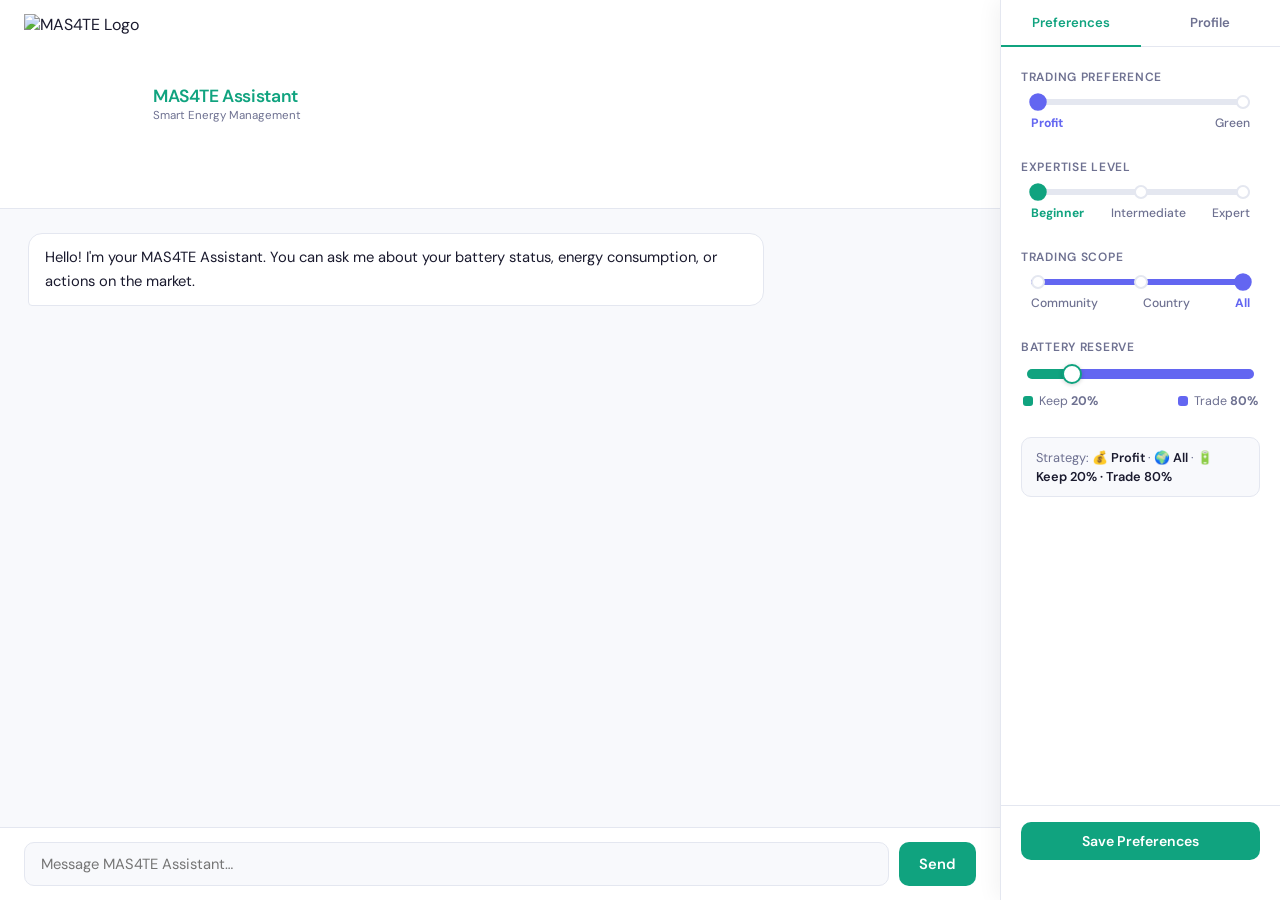
==== src/static/index.html @ bf391b62 "changes in explainability and community trading" ====
<!DOCTYPE html>
<html lang="en">
<head>
  <meta charset="utf-8">
  <meta name="viewport" content="width=device-width, initial-scale=1.0">
  <title>MAS4TE Assistant</title>
  <link href="https://fonts.googleapis.com/css2?family=DM+Sans:wght@300;400;500;600&family=DM+Mono:wght@400;500&display=swap" rel="stylesheet">
  <style>
    :root {
      --primary: #10a37f;
      --primary-dark: #0a8f6d;
      --primary-light: rgba(16, 163, 127, 0.12);
      --text: #1a1a2e;
      --text-muted: #6e7191;
      --bg: #f8f9fc;
      --surface: #ffffff;
      --border: #e4e7f0;
      --user-bubble: #10a37f;
      --panel-width: 280px;
    }

    * { box-sizing: border-box; margin: 0; padding: 0; }

    body {
      font-family: 'DM Sans', sans-serif;
      background: var(--bg);
      color: var(--text);
      height: 100vh;
      display: flex;
      flex-direction: column;
      overflow: hidden;
    }

    /* ── HEADER ── */
    header {
      display: flex; align-items: center; justify-content: space-between;
      padding: 14px 24px; background: var(--surface);
      border-bottom: 1px solid var(--border); z-index: 10; flex-shrink: 0;
    }
    .header-left { display: flex; align-items: center; gap: 14px; }
    .header-left img { height: 180px; }
    .header-title { font-size: 1.1rem; font-weight: 600; color: var(--primary); letter-spacing: -0.3px; }
    .header-subtitle { font-size: 0.72rem; color: var(--text-muted); margin-top: 1px; }
    .battery-pill {
      display: flex; align-items: center; gap: 6px;
      background: var(--bg); border: 1px solid var(--border);
      padding: 5px 12px; border-radius: 20px;
      font-size: 0.82rem; font-weight: 500; color: var(--text-muted);
    }

    /* ── LAYOUT ── */
    .main-layout { display: flex; flex: 1; overflow: hidden; }

    /* ── CHAT ── */
    .chat-area {
      flex: 1; display: flex; flex-direction: column;
      overflow: hidden; margin-right: var(--panel-width);
    }
    #chat-box {
      flex: 1; overflow-y: auto; padding: 24px 28px;
      display: flex; flex-direction: column; gap: 10px;
    }
    .message {
      padding: 12px 16px; border-radius: 14px; max-width: 78%;
      word-wrap: break-word; font-size: 0.92rem; line-height: 1.6;
      animation: msgIn 0.2s ease;
    }
    @keyframes msgIn {
      from { opacity: 0; transform: translateY(6px); }
      to   { opacity: 1; transform: translateY(0); }
    }
    .user-message {
      background: var(--user-bubble); color: white;
      align-self: flex-end; border-bottom-right-radius: 4px;
    }
    .assistant-message {
      background: var(--surface); border: 1px solid var(--border);
      align-self: flex-start; border-bottom-left-radius: 4px;
    }
    .input-area {
      display: flex; padding: 14px 24px; background: var(--surface);
      border-top: 1px solid var(--border); gap: 10px; flex-shrink: 0;
    }
    #user-input {
      flex: 1; padding: 11px 16px; border-radius: 10px;
      border: 1px solid var(--border); font-size: 0.92rem;
      font-family: 'DM Sans', sans-serif; outline: none;
      background: var(--bg); color: var(--text);
      transition: border-color 0.2s, box-shadow 0.2s;
    }
    #user-input:focus {
      border-color: var(--primary);
      box-shadow: 0 0 0 3px rgba(16,163,127,0.15); background: #fff;
    }
    #send-btn {
      padding: 11px 20px; background: var(--primary); color: white;
      border: none; border-radius: 10px; font-size: 0.92rem; font-weight: 600;
      font-family: 'DM Sans', sans-serif; cursor: pointer;
      transition: background 0.2s, transform 0.1s;
    }
    #send-btn:hover { background: var(--primary-dark); transform: scale(1.02); }

    /* ── SIDE PANEL ── */
    #side-panel {
      position: fixed; top: 0; right: 0;
      width: var(--panel-width); height: 100vh;
      background: var(--surface); border-left: 1px solid var(--border);
      z-index: 100; display: flex; flex-direction: column;
      box-shadow: -4px 0 20px rgba(0,0,0,0.05);
    }

    /* ── TABS ── */
    .panel-tabs { display: flex; border-bottom: 1px solid var(--border); flex-shrink: 0; }
    .panel-tab {
      flex: 1; padding: 14px 0; background: none; border: none;
      border-bottom: 2px solid transparent; margin-bottom: -1px;
      font-family: 'DM Sans', sans-serif; font-size: 0.82rem; font-weight: 600;
      color: var(--text-muted); cursor: pointer; transition: color 0.2s, border-color 0.2s;
    }
    .panel-tab:hover { color: var(--text); }
    .panel-tab.active { color: var(--primary); border-bottom-color: var(--primary); }

    .tab-content { display: flex; flex-direction: column; flex: 1; overflow: hidden; }
    .panel-body {
      padding: 22px 20px; display: flex; flex-direction: column;
      gap: 28px; flex: 1; overflow-y: auto;
    }

    /* ── SLIDERS ── */
    .pref-section label {
      display: block; font-size: 0.75rem; font-weight: 600;
      color: var(--text-muted); letter-spacing: 0.06em;
      text-transform: uppercase; margin-bottom: 14px;
    }
    .step-track {
      position: relative; height: 6px;
      background: var(--border); border-radius: 4px; margin: 0 10px;
    }
    .step-fill {
      position: absolute; left: 0; top: 0; height: 100%;
      border-radius: 4px; transition: width 0.3s ease, background 0.3s ease;
    }
    .step-dots {
      position: absolute; top: 50%; transform: translateY(-50%);
      left: 0; right: 0; display: flex; justify-content: space-between;
    }
    .step-dot {
      width: 14px; height: 14px; border-radius: 50%;
      background: var(--surface); border: 2px solid var(--border);
      cursor: pointer; z-index: 1;
      transition: border-color 0.2s, transform 0.2s, background 0.2s;
    }
    .step-dot.active { transform: scale(1.25); }
    .step-range {
      position: absolute; top: -8px; left: 0; right: 0;
      width: 100%; opacity: 0; cursor: pointer; height: 22px; margin: 0;
    }
    .step-labels { display: flex; justify-content: space-between; margin: 10px 10px 0; }
    .step-label {
      font-size: 0.76rem; font-weight: 500; color: var(--text-muted);
      transition: color 0.2s; text-align: center; cursor: pointer;
    }
    .step-label.active { font-weight: 700; }
    .pref-summary {
      padding: 10px 14px; background: var(--bg);
      border-radius: 10px; border: 1px solid var(--border);
      font-size: 0.8rem; color: var(--text-muted); line-height: 1.5;
    }
    .pref-summary span { font-weight: 600; color: var(--text); }

    /* ── BATTERY RESERVE SLIDER ── */
    #battery-reserve-section {
      display: none;
    }
    .reserve-slider-wrap { padding: 0 2px; }
    .reserve-track {
      position: relative; height: 10px;
      background: var(--border); border-radius: 6px;
      overflow: visible; margin: 0 4px;
    }
    .reserve-keep-fill {
      position: absolute; left: 0; top: 0; height: 100%;
      background: #10a37f; border-radius: 6px 0 0 6px;
      transition: width 0.2s ease;
      pointer-events: none;
    }
    .reserve-trade-fill {
      position: absolute; top: 0; height: 100%;
      background: #6366f1; border-radius: 0 6px 6px 0;
      transition: left 0.2s ease, width 0.2s ease;
      pointer-events: none;
    }
    .reserve-thumb {
      position: absolute; top: 50%; transform: translate(-50%, -50%);
      width: 20px; height: 20px; border-radius: 50%;
      background: white; border: 2.5px solid #10a37f;
      box-shadow: 0 1px 4px rgba(0,0,0,0.18);
      transition: left 0.2s ease;
      pointer-events: none;
      z-index: 2;
    }
    .reserve-range {
      position: absolute; top: 50%; left: 0; right: 0;
      transform: translateY(-50%);
      width: 100%; opacity: 0; cursor: pointer;
      height: 28px; margin: 0; z-index: 3;
    }
    .reserve-legend {
      display: flex; justify-content: space-between;
      margin-top: 14px; gap: 8px;
    }
    .reserve-legend-item {
      display: flex; align-items: center; gap: 6px;
      font-size: 0.78rem; color: var(--text-muted);
    }
    .reserve-legend-dot {
      width: 10px; height: 10px; border-radius: 3px; flex-shrink: 0;
    }
    .reserve-values {
      display: flex; justify-content: space-between;
      margin-top: 10px;
    }
    .reserve-val-block { text-align: center; }
    .reserve-val-number {
      font-size: 1.1rem; font-weight: 700; font-family: 'DM Mono', monospace;
    }
    .reserve-val-label {
      font-size: 0.7rem; color: var(--text-muted); margin-top: 1px;
    }
    .reserve-val-block.keep .reserve-val-number { color: #10a37f; }
    .reserve-val-block.trade .reserve-val-number { color: #6366f1; }

    /* ── FOOTER ── */
    .panel-footer { padding: 16px 20px; border-top: 1px solid var(--border); flex-shrink: 0; }
    #save-prefs {
      width: 100%; padding: 10px; background: var(--primary); color: white;
      border: none; border-radius: 10px; font-size: 0.88rem; font-weight: 600;
      font-family: 'DM Sans', sans-serif; cursor: pointer; transition: background 0.2s;
    }
    #save-prefs:hover { background: var(--primary-dark); }
    #save-note {
      text-align: center; font-size: 0.75rem; color: var(--primary);
      margin-top: 8px; height: 16px; transition: opacity 0.3s; opacity: 0;
    }
    #save-note.show { opacity: 1; }

    /* ── PROFILE ── */
    .profile-note {
      display: flex; align-items: center; gap: 6px;
      font-size: 0.74rem; color: var(--text-muted);
      background: var(--bg); border: 1px solid var(--border);
      border-radius: 8px; padding: 8px 12px;
    }
    .profile-field {
      display: flex; align-items: center; justify-content: space-between;
      padding: 11px 0; border-bottom: 1px solid var(--border);
    }
    .profile-field:last-child { border-bottom: none; }
    .profile-field-label { font-size: 0.83rem; color: var(--text); font-weight: 500; }
    .profile-number {
      font-size: 1rem; font-weight: 700; color: var(--primary);
      font-family: 'DM Mono', monospace;
    }
    .profile-badge {
      font-size: 0.75rem; font-weight: 600;
      padding: 3px 10px; border-radius: 20px; letter-spacing: 0.02em;
    }
    .profile-badge[data-value="true"] {
      background: rgba(16,163,127,0.1); color: var(--primary);
      border: 1px solid rgba(16,163,127,0.25);
    }
    .profile-badge[data-value="false"] {
      background: var(--bg); color: var(--text-muted); border: 1px solid var(--border);
    }
  </style>
</head>
<body>

  <header>
    <div class="header-left">
      <img src="/static/Logo_MAS4TE_EN.png" alt="MAS4TE Logo">
      <div>
        <div class="header-title">MAS4TE Assistant</div>
        <div class="header-subtitle">Smart Energy Management</div>
      </div>
    </div>
    <div id="battery-indicator"></div>
  </header>

  <div class="main-layout">

    <!-- CHAT -->
    <div class="chat-area">
      <div id="chat-box"></div>
      <div class="input-area">
        <input id="user-input" placeholder="Message MAS4TE Assistant…" autocomplete="off"
          onkeydown="if(event.key==='Enter') sendMessage()"/>
        <button id="send-btn" onclick="sendMessage()">Send</button>
      </div>
    </div>

    <!-- SIDE PANEL -->
    <div id="side-panel">

      <div class="panel-tabs">
        <button class="panel-tab active" id="tab-prefs"   onclick="switchTab('prefs')">Preferences</button>
        <button class="panel-tab"        id="tab-profile" onclick="switchTab('profile')">Profile</button>
      </div>

      <!-- PREFERENCES -->
      <div id="panel-prefs" class="tab-content">
        <div class="panel-body">

          <div class="pref-section">
            <label>Trading Preference</label>
            <div class="step-slider-wrap">
              <div class="step-track">
                <div class="step-fill" id="pref-fill"></div>
                <div class="step-dots" id="pref-dots"></div>
                <input type="range" class="step-range" id="pref-range" min="0" max="1" step="1" value="0">
              </div>
              <div class="step-labels" id="pref-labels"></div>
            </div>
          </div>

          <div class="pref-section">
            <label>Expertise Level</label>
            <div class="step-slider-wrap">
              <div class="step-track">
                <div class="step-fill" id="expertise-fill"></div>
                <div class="step-dots" id="expertise-dots"></div>
                <input type="range" class="step-range" id="expertise-range" min="0" max="2" step="1" value="0">
              </div>
              <div class="step-labels" id="expertise-labels"></div>
            </div>
          </div>

          <div class="pref-section">
            <label>Trading Scope</label>
            <div class="step-slider-wrap">
              <div class="step-track">
                <div class="step-fill" id="border-fill"></div>
                <div class="step-dots" id="border-dots"></div>
                <input type="range" class="step-range" id="border-range" min="0" max="2" step="1" value="2">
              </div>
              <div class="step-labels" id="border-labels"></div>
            </div>
          </div>

          <!-- BATTERY RESERVE — only shown when profile has a home battery -->
          <div class="pref-section" id="battery-reserve-section">
            <label>Battery Reserve</label>
            <div class="reserve-slider-wrap">
              <div class="reserve-track" id="reserve-track">
                <div class="reserve-keep-fill"  id="reserve-keep-fill"></div>
                <div class="reserve-trade-fill" id="reserve-trade-fill"></div>
                <div class="reserve-thumb"      id="reserve-thumb"></div>
                <input type="range" class="reserve-range" id="reserve-range"
                  min="0" max="100" step="5" value="20">
              </div>
              <div id="reserve-kwh-row" style="display:none; margin-top:6px;">
                <div style="text-align:center; font-size:0.75rem; color:var(--text-muted);">
                  Based on your
                  <span style="font-weight:600; color:var(--text);" id="reserve-capacity-label">—</span>
                  battery:
                  keep <span style="font-weight:700; color:#10a37f;" id="reserve-keep-kwh">—</span> kWh ·
                  trade up to <span style="font-weight:700; color:#6366f1;" id="reserve-trade-kwh">—</span> kWh
                </div>
              </div>
              <div class="reserve-legend">
                <div class="reserve-legend-item">
                    <div class="reserve-legend-dot" style="background:#10a37f;"></div>
                    <span>Keep <strong id="reserve-keep-pct">20%</strong><span id="reserve-keep-label"></span></span>
                </div>
                <div class="reserve-legend-item">
                    <div class="reserve-legend-dot" style="background:#6366f1;"></div>
                    <span>Trade <strong id="reserve-trade-pct">80%</strong><span id="reserve-trade-label"></span></span>
                </div>
              </div>
            </div>
          </div>

          <div class="pref-summary" id="pref-summary"></div>

        </div>
        <div class="panel-footer">
          <button id="save-prefs" onclick="savePreferences()">Save Preferences</button>
          <div id="save-note">✓ Preferences saved!</div>
        </div>
      </div>

      <!-- PROFILE -->
      <div id="panel-profile" class="tab-content" style="display:none;">
        <div class="panel-body">

          <div class="profile-note">
            <svg width="13" height="13" viewBox="0 0 20 20" fill="currentColor">
              <path fill-rule="evenodd" d="M18 10a8 8 0 11-16 0 8 8 0 0116 0zm-7-4a1 1 0 11-2 0 1 1 0 012 0zM9 9a1 1 0 000 2v3a1 1 0 001 1h1a1 1 0 100-2v-3a1 1 0 00-1-1H9z" clip-rule="evenodd"/>
            </svg>
            Loaded from system — read only
          </div>

          <div class="profile-field">
            <div class="profile-field-label">People in household</div>
            <span class="profile-number" id="profile-people">3</span>
          </div>
          <div class="profile-field">
            <div class="profile-field-label">Electric car</div>
            <div class="profile-badge" data-value="true" id="profile-ev">Yes</div>
          </div>
          <div class="profile-field">
            <div class="profile-field-label">Heat pump</div>
            <div class="profile-badge" data-value="false" id="profile-heatpump">No</div>
          </div>
          <div class="profile-field">
            <div class="profile-field-label">Solar panels</div>
            <div class="profile-badge" data-value="true" id="profile-solar">Yes</div>
          </div>
          <div class="profile-field">
            <div class="profile-field-label">Electric water heating</div>
            <div class="profile-badge" data-value="false" id="profile-water">No</div>
          </div>
          <div class="profile-field">
            <div class="profile-field-label">Home battery</div>
            <div class="profile-badge" data-value="true" id="profile-battery">Yes</div>
          </div>
          <div class="profile-field" id="profile-battery-capacity-row" style="display:none;">
            <div class="profile-field-label">Battery capacity</div>
            <span class="profile-number" id="profile-battery-capacity">—</span>
          </div>
          <div class="profile-field">
            <div class="profile-field-label">Location</div>
            <span class="profile-badge" id="profile-location">—</span>
          </div>
        </div>
      </div>
    </div>
  </div>

  <script>
    // ── SLIDER DATA ──
    const PREF_STEPS = [
      { label: 'Profit', color: '#6366f1' },
      { label: 'Green',  color: '#22c55e' },
    ];
    const EXPERTISE_STEPS = [
      { label: 'Beginner',     color: '#10a37f' },
      { label: 'Intermediate', color: '#f59e0b' },
      { label: 'Expert',       color: '#6366f1' },
    ];
    const BORDER_STEPS = [
      { label: 'Community', color: '#10a37f' },
      { label: 'Country',   color: '#f59e0b' },
      { label: 'All',       color: '#6366f1' },
    ];

    let prefValue      = 0; // 0 = profit, 1 = green
    let expertiseValue = 0;
    let borderValue    = 2; // 0 = community, 1 = country, 2 = all
    let batteryReserve = 20;
    let batteryCapacityKwh = null;

    // ── STEP SLIDER BUILDER ──
    function buildSlider(dotsId, labelsId, fillId, rangeId, steps, getValue, setValue) {
      const dotsEl   = document.getElementById(dotsId);
      const labelsEl = document.getElementById(labelsId);
      const rangeEl  = document.getElementById(rangeId);
      if (!dotsEl || !labelsEl || !rangeEl) return;

      dotsEl.innerHTML = '';
      steps.forEach((_, i) => {
        const dot = document.createElement('div');
        dot.className = 'step-dot';
        dot.onclick = () => { setValue(i); refresh(); };
        dotsEl.appendChild(dot);
      });

      labelsEl.innerHTML = '';
      steps.forEach((s, i) => {
        const lbl = document.createElement('div');
        lbl.className = 'step-label';
        lbl.textContent = s.label;
        lbl.onclick = () => { setValue(i); refresh(); };
        labelsEl.appendChild(lbl);
      });

      rangeEl.oninput = () => { setValue(parseInt(rangeEl.value)); refresh(); };

      function refresh() {
        const v = getValue();
        const color = steps[v].color;
        const maxIdx = steps.length - 1;
        document.getElementById(fillId).style.width = maxIdx ? `${(v/maxIdx)*100}%` : '0%';
        document.getElementById(fillId).style.background = color;
        dotsEl.querySelectorAll('.step-dot').forEach((d, i) => {
          d.classList.toggle('active', i === v);
          d.style.background  = i === v ? color : '';
          d.style.borderColor = i === v ? color : '';
        });
        labelsEl.querySelectorAll('.step-label').forEach((l, i) => {
          l.classList.toggle('active', i === v);
          l.style.color = i === v ? color : '';
        });
        rangeEl.value = v;
        updateSummary();
      }

      refresh();
    }

    // ── BATTERY RESERVE SLIDER ──
    function initBatteryReserveSlider() {
      const rangeEl = document.getElementById('reserve-range');
      rangeEl.oninput = () => {
        batteryReserve = parseInt(rangeEl.value);
        refreshReserve();
      };
      refreshReserve();
    }

    function refreshReserve() {
      const keep  = batteryReserve;
      const trade = 100 - keep;

      document.getElementById('reserve-keep-pct').textContent  = keep  + '%';
      document.getElementById('reserve-trade-pct').textContent = trade + '%';

      document.getElementById('reserve-keep-fill').style.width  = keep  + '%';
      document.getElementById('reserve-trade-fill').style.left  = keep  + '%';
      document.getElementById('reserve-trade-fill').style.width = trade + '%';
      document.getElementById('reserve-thumb').style.left       = keep  + '%';

      const keepFill  = document.getElementById('reserve-keep-fill');
      const tradeFill = document.getElementById('reserve-trade-fill');
      keepFill.style.borderRadius  = keep  === 100 ? '6px' : '6px 0 0 6px';
      tradeFill.style.borderRadius = trade === 100 ? '6px' : '0 6px 6px 0';
      tradeFill.style.display      = trade === 0 ? 'none' : 'block';
      keepFill.style.display       = keep  === 0 ? 'none' : 'block';

      if (batteryCapacityKwh) {
        const keepKwh  = ((keep  / 100) * batteryCapacityKwh).toFixed(1);
        const tradeKwh = ((trade / 100) * batteryCapacityKwh).toFixed(1);
        document.getElementById('reserve-keep-kwh').textContent  = keepKwh;
        document.getElementById('reserve-trade-kwh').textContent = tradeKwh;
      }

      updateSummary();
    }

    function updateSummary() {
      const p = PREF_STEPS[prefValue].label;
      const b = BORDER_STEPS[borderValue].label;
      const scopeIcon = borderValue === 0 ? '🏘️' : borderValue === 1 ? '🇪🇺' : '🌍';
      let html = `Strategy: <span>${p === 'Green' ? '🌱 Green' : '💰 Profit'}</span>`;
      html += ` · <span>${scopeIcon} ${b}</span>`;
      if (document.getElementById('battery-reserve-section').style.display === 'block') {
        const trade = 100 - batteryReserve;
        html += ` · <span>🔋 Keep ${batteryReserve}% · Trade ${trade}%</span>`;
      }
      document.getElementById('pref-summary').innerHTML = html;
    }

    function initSliders() {
      buildSlider('pref-dots','pref-labels','pref-fill','pref-range', PREF_STEPS, ()=>prefValue, v=>{prefValue=v;});
      buildSlider('expertise-dots','expertise-labels','expertise-fill','expertise-range', EXPERTISE_STEPS, ()=>expertiseValue, v=>{expertiseValue=v;});
      buildSlider('border-dots','border-labels','border-fill','border-range', BORDER_STEPS, ()=>borderValue, v=>{borderValue=v;});
      initBatteryReserveSlider();
    }

    // ── TABS ──
    function switchTab(tab) {
      document.getElementById('panel-prefs').style.display   = tab==='prefs'   ? 'flex' : 'none';
      document.getElementById('panel-profile').style.display = tab==='profile' ? 'flex' : 'none';
      document.getElementById('tab-prefs').classList.toggle('active',   tab==='prefs');
      document.getElementById('tab-profile').classList.toggle('active', tab==='profile');
    }

    // ── PROFILE ──
    async function loadProfile() {
      try {
        const res = await fetch('/prosumer/profile');
        const d = await res.json();
        if (d.people != null) document.getElementById('profile-people').textContent = d.people;
        setBadge('profile-ev',       d.electric_car);
        setBadge('profile-heatpump', d.heat_pump);
        setBadge('profile-solar',    d.solar_panels);
        setBadge('profile-water',    d.electric_water_heating);
        setBadge('profile-battery',  d.home_battery);
        if (d.location) {
          const locEl = document.getElementById('profile-location');
          locEl.textContent = d.location;
          locEl.style.background = 'var(--bg)';
          locEl.style.color = 'var(--text)';
          locEl.style.border = '1px solid var(--border)';
        }

        if (d.home_battery) {
          document.getElementById('battery-reserve-section').style.display = 'block';
          if (d.battery_capacity_kwh != null) {
            batteryCapacityKwh = d.battery_capacity_kwh;
            document.getElementById('reserve-capacity-label').textContent = d.battery_capacity_kwh + ' kWh';
            document.getElementById('reserve-kwh-row').style.display = 'block';
            document.getElementById('profile-battery-capacity-row').style.display = 'flex';
            document.getElementById('profile-battery-capacity').textContent = d.battery_capacity_kwh + ' kWh';
          }
          refreshReserve();
        }
      }
      catch(e) {
        // Fallback for development: show battery slider even without live endpoint
        document.getElementById('battery-reserve-section').style.display = 'block';
        refreshReserve();
      }
    }

    function setBadge(id, val) {
      if (val == null) return;
      const el = document.getElementById(id);
      el.dataset.value = val ? 'true' : 'false';
      el.textContent = val ? 'Yes' : 'No';
    }

    // ── SAVE ──
    async function savePreferences() {
      const note = document.getElementById('save-note');
      try {
        const res = await fetch('/prosumer/preferences', {
          method: 'POST',
          headers: { 'Content-Type': 'application/json' },
          body: JSON.stringify({
            trading_preference:   PREF_STEPS[prefValue].label,
            battery_tradeable_pct: 100 - batteryReserve,
            expertise:            EXPERTISE_STEPS[expertiseValue].label,
            trading_scope:        BORDER_STEPS[borderValue].label,
          })
        });
        if (!res.ok) throw new Error();
        note.textContent = '✓ Preferences saved!';
        note.style.color = 'var(--primary)';
      } catch(e) {
        note.textContent = '✗ Failed to save, try again';
        note.style.color = '#ef4444';
      }
      note.classList.add('show');
      setTimeout(() => note.classList.remove('show'), 2200);
    }

    // ── INIT ──
    window.onload = function() {
      initSliders();
      loadProfile();
      document.getElementById('chat-box').innerHTML = `
        <div class="message assistant-message">
          Hello! I'm your MAS4TE Assistant. You can ask me about your battery status, energy consumption, or actions on the market.
        </div>`;
      fetchBatteryStatus();
    };

    // ── CHAT ──
    async function sendMessage() {
      const input = document.getElementById('user-input');
      const msg = input.value.trim();
      if (!msg) return;
      input.value = '';
      const chatBox = document.getElementById('chat-box');
      chatBox.innerHTML += `<div class="message user-message">${escapeHTML(msg)}</div>`;
      chatBox.innerHTML += `<div id="typing-indicator" class="message assistant-message">Thinking…</div>`;
      chatBox.scrollTop = chatBox.scrollHeight;
      try {
        const res = await fetch('/chat', {
          method: 'POST',
          headers: { 'Content-Type': 'application/json' },
          body: JSON.stringify({
            message: msg,
            preferences: {
              trading_preference:    PREF_STEPS[prefValue].label,
              battery_tradeable_pct: 100 - batteryReserve,
              expertise:             EXPERTISE_STEPS[expertiseValue].label,
              trading_scope:         BORDER_STEPS[borderValue].label,
            }
          })
        });
        const data = await res.json();
        document.getElementById('typing-indicator').remove();
        chatBox.innerHTML += `<div class="message assistant-message">${escapeHTML(data.response)}</div>`;
      } catch(e) {
        document.getElementById('typing-indicator').remove();
        chatBox.innerHTML += `<div class="message assistant-message">Sorry, there was an error. Please try again.</div>`;
      }
      chatBox.scrollTop = chatBox.scrollHeight;
      fetchBatteryStatus();
    }

    async function fetchBatteryStatus() {
      try {
        const res = await fetch('/battery/status');
        const d = await res.json();
        const pct = Math.round(d.percent);
        const charging = d.status === 'charging' ? ' ⚡' : '';
        const color = pct < 20 ? '#ef4444' : pct < 50 ? '#f59e0b' : '#10a37f';
        document.getElementById('battery-indicator').innerHTML =
          `<div class="battery-pill">🔋 <span style="color:${color};font-weight:600">${pct}%</span>${charging}</div>`;
      } catch(e) {}
    }

    function escapeHTML(str) {
      return str.replace(/&/g,'&amp;').replace(/</g,'&lt;').replace(/>/g,'&gt;')
                .replace(/"/g,'&quot;').replace(/'/g,'&#039;');
    }
  </script>
</body>
</html>
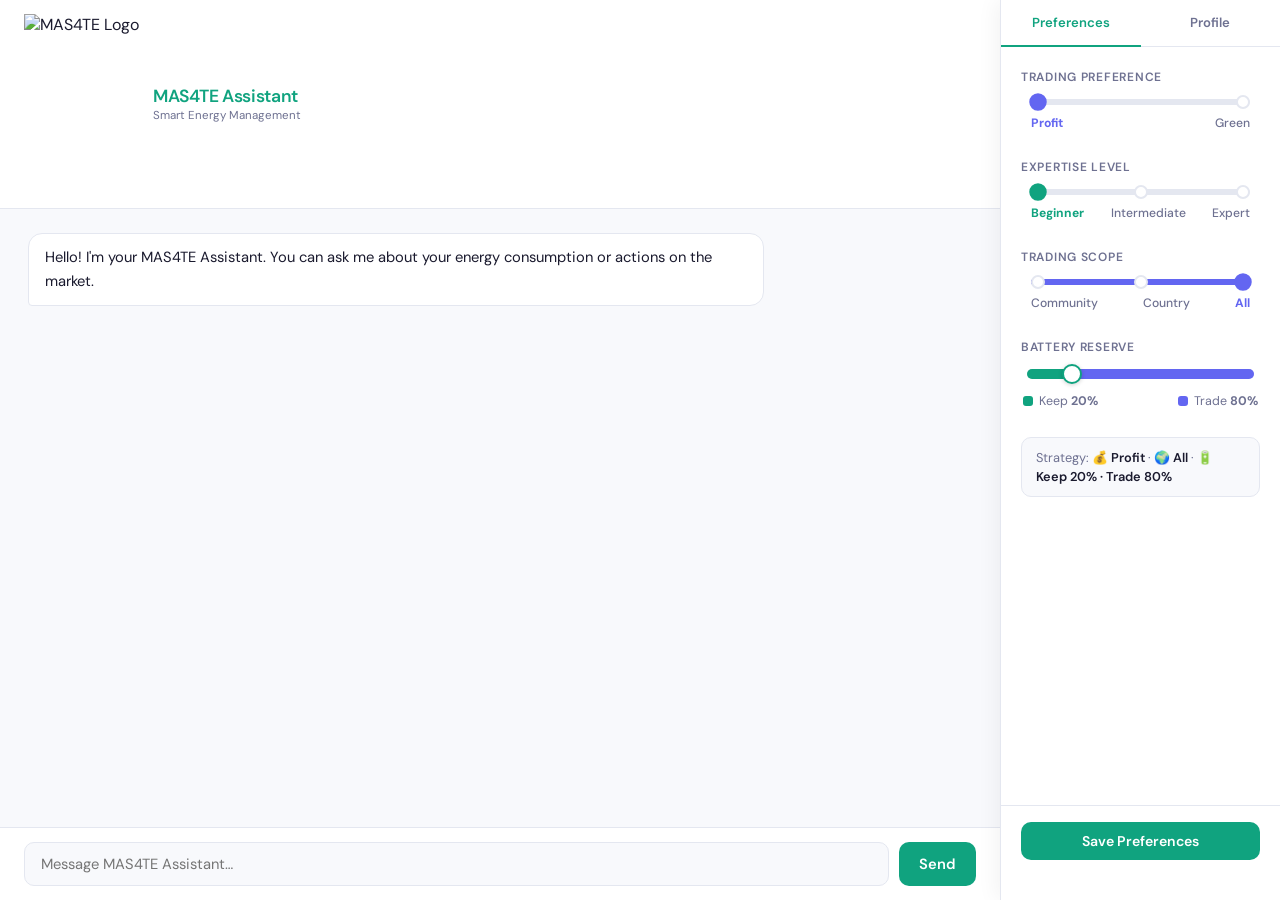
==== commit eb9c1ed2: "Restructure agent into flat, explicit modules Full rewrite of the internal structure for readability" ====
--- a/src/static/index.html
+++ b/src/static/index.html
@@ -284,7 +284,6 @@
         <div class="header-subtitle">Smart Energy Management</div>
       </div>
     </div>
-    <div id="battery-indicator"></div>
   </header>
 
   <div class="main-layout">
@@ -651,9 +650,8 @@
       loadProfile();
       document.getElementById('chat-box').innerHTML = `
         <div class="message assistant-message">
-          Hello! I'm your MAS4TE Assistant. You can ask me about your battery status, energy consumption, or actions on the market.
+          Hello! I'm your MAS4TE Assistant. You can ask me about your energy consumption or actions on the market.
         </div>`;
-      fetchBatteryStatus();
     };
 
     // ── CHAT ──
@@ -688,19 +686,6 @@
         chatBox.innerHTML += `<div class="message assistant-message">Sorry, there was an error. Please try again.</div>`;
       }
       chatBox.scrollTop = chatBox.scrollHeight;
-      fetchBatteryStatus();
-    }
-
-    async function fetchBatteryStatus() {
-      try {
-        const res = await fetch('/battery/status');
-        const d = await res.json();
-        const pct = Math.round(d.percent);
-        const charging = d.status === 'charging' ? ' ⚡' : '';
-        const color = pct < 20 ? '#ef4444' : pct < 50 ? '#f59e0b' : '#10a37f';
-        document.getElementById('battery-indicator').innerHTML =
-          `<div class="battery-pill">🔋 <span style="color:${color};font-weight:600">${pct}%</span>${charging}</div>`;
-      } catch(e) {}
     }
 
     function escapeHTML(str) {
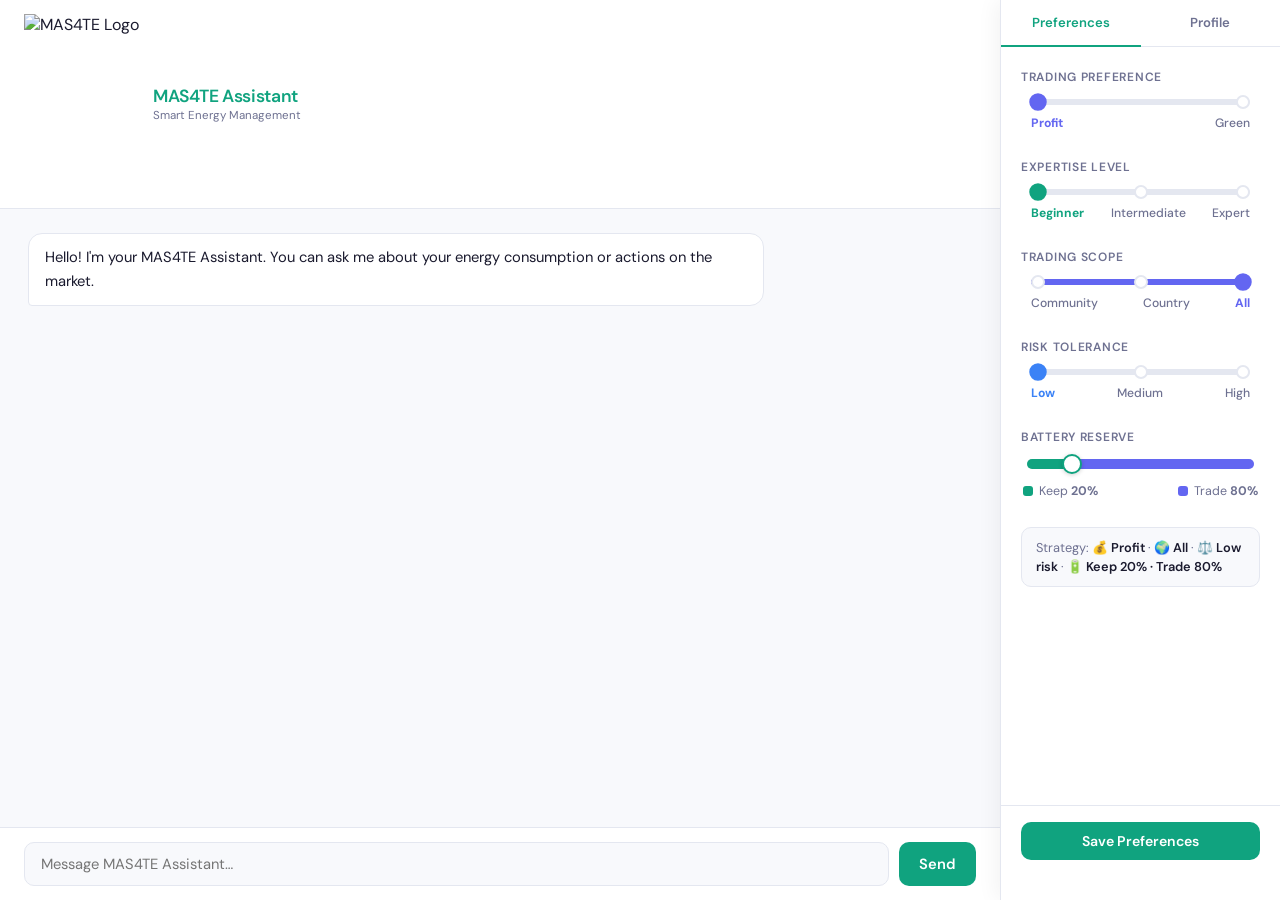
==== commit 0666b52c: "implement the risk preference from the BUC. Enable in launch" ====
--- a/src/static/index.html
+++ b/src/static/index.html
@@ -343,6 +343,21 @@
                 <input type="range" class="step-range" id="border-range" min="0" max="2" step="1" value="2">
               </div>
               <div class="step-labels" id="border-labels"></div>
+            </div>
+          </div>
+
+          <div class="pref-section" id="risk-section">
+            <label>Risk Tolerance</label>
+            <div class="step-slider-wrap">
+              <div class="step-track">
+                <div class="step-fill" id="risk-fill"></div>
+                <div class="step-dots" id="risk-dots"></div>
+                <input type="range" class="step-range" id="risk-range" min="0" max="2" step="1" value="1">
+              </div>
+              <div class="step-labels" id="risk-labels"></div>
+            </div>
+            <div class="profile-note" id="risk-green-note" style="display:none; margin-top:10px;">
+              Not used with Green — Green optimizes for solar self-use, not price risk.
             </div>
           </div>
 
@@ -452,12 +467,19 @@
       { label: 'Country',   color: '#f59e0b' },
       { label: 'All',       color: '#6366f1' },
     ];
+    const RISK_STEPS = [
+      { label: 'Low',     color: '#3b82f6' },
+      { label: 'Medium',  color: '#f59e0b' },
+      { label: 'High',    color: '#ef4444' },
+
+    ]
 
     let prefValue      = 0; // 0 = profit, 1 = green
     let expertiseValue = 0;
     let borderValue    = 2; // 0 = community, 1 = country, 2 = all
     let batteryReserve = 20;
     let batteryCapacityKwh = null;
+    let riskValue = 0; // 0 = Low(5%), 1 = Medium(35%), 2 = High(50%)
 
     // ── STEP SLIDER BUILDER ──
     function buildSlider(dotsId, labelsId, fillId, rangeId, steps, getValue, setValue) {
@@ -546,23 +568,37 @@
       updateSummary();
     }
 
-    function updateSummary() {
-      const p = PREF_STEPS[prefValue].label;
-      const b = BORDER_STEPS[borderValue].label;
-      const scopeIcon = borderValue === 0 ? '🏘️' : borderValue === 1 ? '🇪🇺' : '🌍';
-      let html = `Strategy: <span>${p === 'Green' ? '🌱 Green' : '💰 Profit'}</span>`;
-      html += ` · <span>${scopeIcon} ${b}</span>`;
-      if (document.getElementById('battery-reserve-section').style.display === 'block') {
-        const trade = 100 - batteryReserve;
-        html += ` · <span>🔋 Keep ${batteryReserve}% · Trade ${trade}%</span>`;
-      }
-      document.getElementById('pref-summary').innerHTML = html;
-    }
+  function toggleRiskVisibility() {
+    const isGreen = prefValue === 1;
+    document.getElementById('risk-range').disabled = isGreen;
+    document.getElementById('risk-section').style.opacity = isGreen ? '0.45' : '1';
+    document.getElementById('risk-section').style.pointerEvents = isGreen ? 'none' : 'auto';
+    document.getElementById('risk-green-note').style.display = isGreen ? 'flex' : 'none';
+  }
+
+  function updateSummary() {
+    toggleRiskVisibility();
+    const p = PREF_STEPS[prefValue].label;
+    const b = BORDER_STEPS[borderValue].label;
+    const scopeIcon = borderValue === 0 ? '🏘️' : borderValue === 1 ? '🇪🇺' : '🌍';
+    let html = `Strategy: <span>${p === 'Green' ? '🌱 Green' : '💰 Profit'}</span>`;
+    html += ` · <span>${scopeIcon} ${b}</span>`;
+    if (prefValue !== 1) {
+      html += ` · <span>⚖️ ${RISK_STEPS[riskValue].label} risk</span>`;
+    }
+    if (document.getElementById('battery-reserve-section').style.display === 'block') {
+      const trade = 100 - batteryReserve;
+      html += ` · <span>🔋 Keep ${batteryReserve}% · Trade ${trade}%</span>`;
+    }
+    document.getElementById('pref-summary').innerHTML = html;
+  }
+    
 
     function initSliders() {
       buildSlider('pref-dots','pref-labels','pref-fill','pref-range', PREF_STEPS, ()=>prefValue, v=>{prefValue=v;});
       buildSlider('expertise-dots','expertise-labels','expertise-fill','expertise-range', EXPERTISE_STEPS, ()=>expertiseValue, v=>{expertiseValue=v;});
       buildSlider('border-dots','border-labels','border-fill','border-range', BORDER_STEPS, ()=>borderValue, v=>{borderValue=v;});
+      buildSlider('risk-dots','risk-labels','risk-fill','risk-range', RISK_STEPS, ()=>riskValue, v=>{riskValue=v;});
       initBatteryReserveSlider();
     }
 
@@ -631,6 +667,7 @@
             battery_tradeable_pct: 100 - batteryReserve,
             expertise:            EXPERTISE_STEPS[expertiseValue].label,
             trading_scope:        BORDER_STEPS[borderValue].label,
+            risk_tolerance:       RISK_STEPS[riskValue].label,
           })
         });
         if (!res.ok) throw new Error();
@@ -675,6 +712,7 @@
               battery_tradeable_pct: 100 - batteryReserve,
               expertise:             EXPERTISE_STEPS[expertiseValue].label,
               trading_scope:         BORDER_STEPS[borderValue].label,
+              risk_tolerance:        RISK_STEPS[riskValue].label,
             }
           })
         });
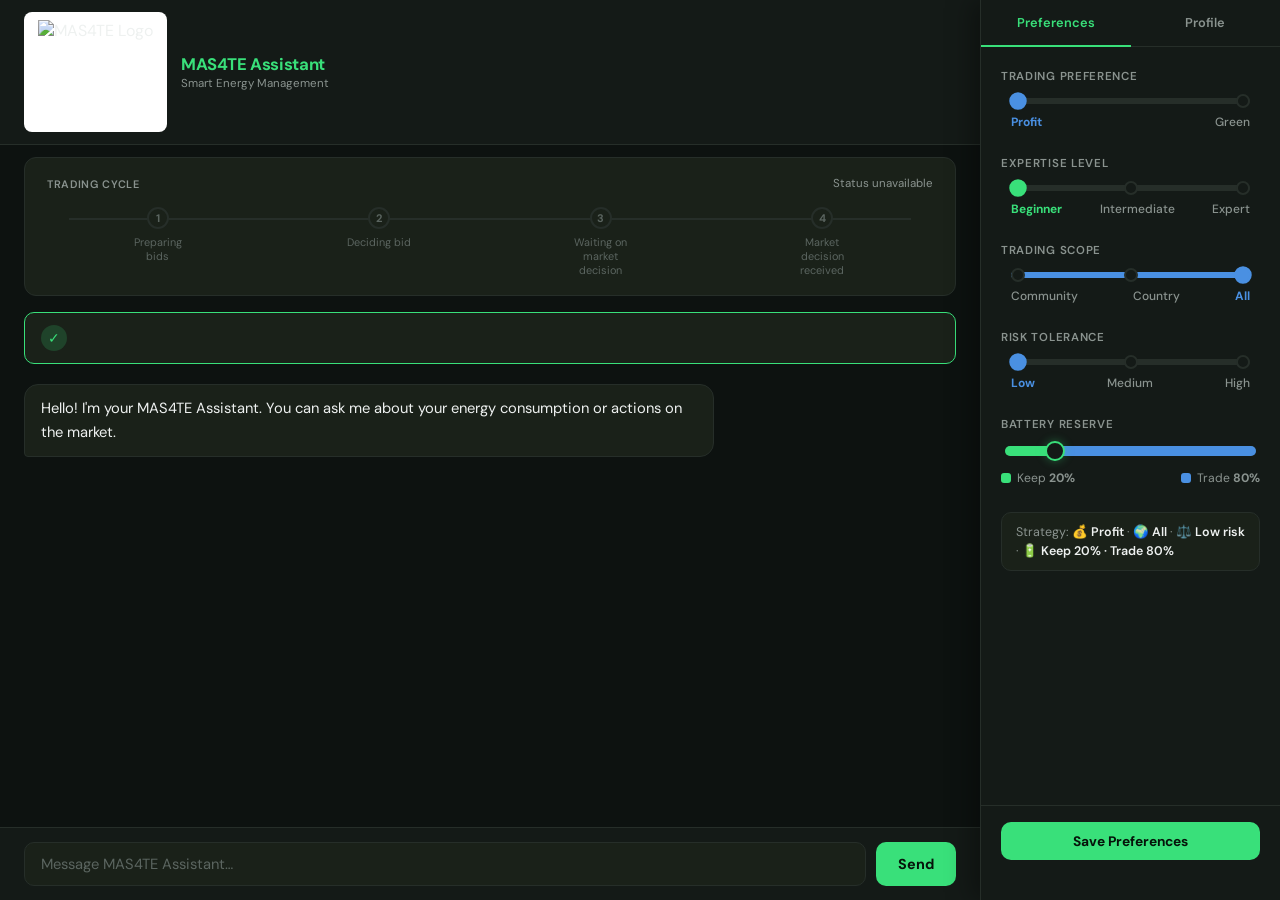
==== commit 49180cfe: "Extended chat interface and color scheme" ====
--- a/src/static/index.html
+++ b/src/static/index.html
@@ -4,19 +4,25 @@
   <meta charset="utf-8">
   <meta name="viewport" content="width=device-width, initial-scale=1.0">
   <title>MAS4TE Assistant</title>
-  <link href="https://fonts.googleapis.com/css2?family=DM+Sans:wght@300;400;500;600&family=DM+Mono:wght@400;500&display=swap" rel="stylesheet">
+  <link href="https://fonts.googleapis.com/css2?family=DM+Sans:wght@300;400;500;600;700&family=DM+Mono:wght@400;500&display=swap" rel="stylesheet">
   <style>
     :root {
-      --primary: #10a37f;
-      --primary-dark: #0a8f6d;
-      --primary-light: rgba(16, 163, 127, 0.12);
-      --text: #1a1a2e;
-      --text-muted: #6e7191;
-      --bg: #f8f9fc;
-      --surface: #ffffff;
-      --border: #e4e7f0;
-      --user-bubble: #10a37f;
-      --panel-width: 280px;
+      --primary: #39e07a;
+      --primary-dark: #2bc766;
+      --primary-glow: rgba(57, 224, 122, 0.18);
+      --primary-glow-strong: rgba(57, 224, 122, 0.35);
+      --text: #eef1f0;
+      --text-muted: #8a938f;
+      --text-faint: #5b6560;
+      --bg: #0d1210;
+      --surface: #141a17;
+      --surface-2: #1a2119;
+      --border: #262e29;
+      --border-strong: #34403a;
+      --danger: #ef4444;
+      --amber: #f5a623;
+      --blue: #4a90e2;
+      --panel-width: 300px;
     }
 
     * { box-sizing: border-box; margin: 0; padding: 0; }
@@ -34,34 +40,169 @@
     /* ── HEADER ── */
     header {
       display: flex; align-items: center; justify-content: space-between;
-      padding: 14px 24px; background: var(--surface);
+      padding: 12px 24px; background: var(--surface);
       border-bottom: 1px solid var(--border); z-index: 10; flex-shrink: 0;
     }
     .header-left { display: flex; align-items: center; gap: 14px; }
-    .header-left img { height: 180px; }
-    .header-title { font-size: 1.1rem; font-weight: 600; color: var(--primary); letter-spacing: -0.3px; }
+    .header-left img {
+      height: 120px;
+      background: #ffffff;
+      padding: 8px 14px;
+      border-radius: 8px;
+    }
+    .header-title { font-size: 1.05rem; font-weight: 700; color: var(--primary); letter-spacing: -0.3px; }
     .header-subtitle { font-size: 0.72rem; color: var(--text-muted); margin-top: 1px; }
-    .battery-pill {
-      display: flex; align-items: center; gap: 6px;
-      background: var(--bg); border: 1px solid var(--border);
-      padding: 5px 12px; border-radius: 20px;
-      font-size: 0.82rem; font-weight: 500; color: var(--text-muted);
+    .header-status {
+      display: flex; align-items: center; gap: 8px;
+      font-size: 0.78rem; color: var(--text-muted);
+      background: var(--surface-2); border: 1px solid var(--border);
+      padding: 6px 14px; border-radius: 20px;
+    }
+    .status-dot {
+      width: 7px; height: 7px; border-radius: 50%;
+      background: var(--primary); box-shadow: 0 0 8px var(--primary-glow-strong);
+      animation: pulse 2s ease-in-out infinite;
+    }
+    @keyframes pulse {
+      0%, 100% { opacity: 1; }
+      50% { opacity: 0.4; }
     }
 
     /* ── LAYOUT ── */
     .main-layout { display: flex; flex: 1; overflow: hidden; }
-
-    /* ── CHAT ── */
-    .chat-area {
+    .chat-column {
       flex: 1; display: flex; flex-direction: column;
       overflow: hidden; margin-right: var(--panel-width);
     }
+
+    /* ── DASHBOARD ROW ── */
+    #dashboard-row {
+      display: grid; grid-template-columns: repeat(2, minmax(0, 1fr)); gap: 12px;
+      padding: 16px 24px 0; background: var(--surface);
+      flex-shrink: 0;
+    }
+    .stat-card {
+      background: var(--surface-2); border: 1px solid var(--border);
+      border-radius: 12px; padding: 14px 16px;
+      display: flex; flex-direction: column; gap: 6px;
+      transition: border-color 0.2s;
+    }
+    .stat-card:hover { border-color: var(--border-strong); }
+    .stat-card-label {
+      font-size: 0.68rem; font-weight: 600; color: var(--text-muted);
+      text-transform: uppercase; letter-spacing: 0.06em;
+      display: flex; align-items: center; gap: 6px;
+    }
+    .stat-card-value {
+      font-size: 1.3rem; font-weight: 700; font-family: 'DM Mono', monospace;
+      color: var(--text);
+    }
+    .stat-card-value.accent { color: var(--primary); }
+    .stat-card-sub { font-size: 0.72rem; color: var(--text-faint); }
+
+    /* TODO cards — no real data source wired yet */
+    .stat-card.todo {
+      border-style: dashed; border-color: var(--border-strong);
+      opacity: 0.7;
+    }
+    .todo-pill {
+      font-size: 0.6rem; font-weight: 700; letter-spacing: 0.05em;
+      color: var(--amber); background: rgba(245,166,35,0.12);
+      border: 1px solid rgba(245,166,35,0.3); border-radius: 20px;
+      padding: 1px 7px; margin-left: auto;
+    }
+
+    /* ── CYCLE STEPPER ── */
+    #cycle-stepper {
+      margin: 12px 24px 0; padding: 18px 22px;
+      background: var(--surface-2); border: 1px solid var(--border);
+      border-radius: 12px; flex-shrink: 0;
+    }
+    #cycle-stepper-header {
+      display: flex; align-items: center; justify-content: space-between;
+      margin-bottom: 16px;
+    }
+    #cycle-stepper-title {
+      font-size: 0.68rem; font-weight: 600; color: var(--text-muted);
+      text-transform: uppercase; letter-spacing: 0.06em;
+    }
+    .cycle-steps {
+      display: flex; align-items: flex-start; justify-content: space-between;
+      position: relative;
+    }
+    .cycle-track-bg {
+      position: absolute; top: 11px; left: 22px; right: 22px;
+      height: 2px; background: var(--border); z-index: 0;
+    }
+    .cycle-track-fill {
+      position: absolute; top: 11px; left: 22px;
+      height: 2px; background: var(--primary); z-index: 0;
+      transition: width 0.4s ease;
+    }
+    .cycle-step {
+      display: flex; flex-direction: column; align-items: center; gap: 6px;
+      z-index: 1; flex: 1;
+    }
+    .cycle-step-dot {
+      width: 22px; height: 22px; border-radius: 50%;
+      display: flex; align-items: center; justify-content: center;
+      font-size: 11px; font-weight: 700;
+      background: var(--surface-2); border: 2px solid var(--border);
+      color: var(--text-faint);
+      transition: background 0.3s, border-color 0.3s, color 0.3s;
+    }
+    .cycle-step-dot.done {
+      background: var(--primary); border-color: var(--primary); color: #06130a;
+    }
+    .cycle-step-dot.active {
+      background: var(--surface-2); border-color: var(--primary); color: var(--primary);
+      box-shadow: 0 0 0 4px var(--primary-glow);
+    }
+    .cycle-step-label {
+      font-size: 0.68rem; text-align: center; max-width: 72px;
+      color: var(--text-faint); transition: color 0.3s;
+    }
+    .cycle-step-label.done { color: var(--primary); }
+    .cycle-step-label.active { color: var(--text); font-weight: 600; }
+
+    /* mini bar for battery SoC */
+    .soc-bar-track {
+      height: 6px; background: var(--border); border-radius: 4px;
+      overflow: hidden; margin-top: 2px;
+    }
+    .soc-bar-fill {
+      height: 100%; background: linear-gradient(90deg, var(--primary-dark), var(--primary));
+      border-radius: 4px; transition: width 0.4s ease;
+    }
+
+    /* mini sparkline row */
+    .spark-legend {
+      display: flex; gap: 12px; font-size: 0.68rem; color: var(--text-muted);
+    }
+    .spark-legend span { display: flex; align-items: center; gap: 4px; }
+    .spark-dot { width: 7px; height: 7px; border-radius: 2px; }
+
+    /* trade summary banner */
+    #trade-summary-card {
+      display: none; margin: 16px 24px 0; padding: 12px 16px;
+      background: var(--surface-2); border: 1px solid var(--primary);
+      border-radius: 10px; font-size: 0.86rem; color: var(--text);
+      display: flex; align-items: center; gap: 10px;
+    }
+    #trade-summary-card .trade-icon {
+      width: 26px; height: 26px; border-radius: 50%;
+      background: var(--primary-glow); color: var(--primary);
+      display: flex; align-items: center; justify-content: center;
+      font-size: 0.85rem; flex-shrink: 0;
+    }
+
+    /* ── CHAT ── */
     #chat-box {
-      flex: 1; overflow-y: auto; padding: 24px 28px;
+      flex: 1; overflow-y: auto; padding: 20px 24px;
       display: flex; flex-direction: column; gap: 10px;
     }
     .message {
-      padding: 12px 16px; border-radius: 14px; max-width: 78%;
+      padding: 12px 16px; border-radius: 14px; max-width: 74%;
       word-wrap: break-word; font-size: 0.92rem; line-height: 1.6;
       animation: msgIn 0.2s ease;
     }
@@ -70,11 +211,11 @@
       to   { opacity: 1; transform: translateY(0); }
     }
     .user-message {
-      background: var(--user-bubble); color: white;
+      background: var(--primary); color: #06130a; font-weight: 500;
       align-self: flex-end; border-bottom-right-radius: 4px;
     }
     .assistant-message {
-      background: var(--surface); border: 1px solid var(--border);
+      background: var(--surface-2); border: 1px solid var(--border);
       align-self: flex-start; border-bottom-left-radius: 4px;
     }
     .input-area {
@@ -85,16 +226,17 @@
       flex: 1; padding: 11px 16px; border-radius: 10px;
       border: 1px solid var(--border); font-size: 0.92rem;
       font-family: 'DM Sans', sans-serif; outline: none;
-      background: var(--bg); color: var(--text);
+      background: var(--surface-2); color: var(--text);
       transition: border-color 0.2s, box-shadow 0.2s;
     }
+    #user-input::placeholder { color: var(--text-faint); }
     #user-input:focus {
       border-color: var(--primary);
-      box-shadow: 0 0 0 3px rgba(16,163,127,0.15); background: #fff;
+      box-shadow: 0 0 0 3px var(--primary-glow);
     }
     #send-btn {
-      padding: 11px 20px; background: var(--primary); color: white;
-      border: none; border-radius: 10px; font-size: 0.92rem; font-weight: 600;
+      padding: 11px 22px; background: var(--primary); color: #06130a;
+      border: none; border-radius: 10px; font-size: 0.9rem; font-weight: 700;
       font-family: 'DM Sans', sans-serif; cursor: pointer;
       transition: background 0.2s, transform 0.1s;
     }
@@ -106,15 +248,14 @@
       width: var(--panel-width); height: 100vh;
       background: var(--surface); border-left: 1px solid var(--border);
       z-index: 100; display: flex; flex-direction: column;
-      box-shadow: -4px 0 20px rgba(0,0,0,0.05);
-    }
-
-    /* ── TABS ── */
+      box-shadow: -8px 0 24px rgba(0,0,0,0.35);
+    }
+
     .panel-tabs { display: flex; border-bottom: 1px solid var(--border); flex-shrink: 0; }
     .panel-tab {
       flex: 1; padding: 14px 0; background: none; border: none;
       border-bottom: 2px solid transparent; margin-bottom: -1px;
-      font-family: 'DM Sans', sans-serif; font-size: 0.82rem; font-weight: 600;
+      font-family: 'DM Sans', sans-serif; font-size: 0.8rem; font-weight: 600;
       color: var(--text-muted); cursor: pointer; transition: color 0.2s, border-color 0.2s;
     }
     .panel-tab:hover { color: var(--text); }
@@ -123,12 +264,12 @@
     .tab-content { display: flex; flex-direction: column; flex: 1; overflow: hidden; }
     .panel-body {
       padding: 22px 20px; display: flex; flex-direction: column;
-      gap: 28px; flex: 1; overflow-y: auto;
+      gap: 26px; flex: 1; overflow-y: auto;
     }
 
     /* ── SLIDERS ── */
     .pref-section label {
-      display: block; font-size: 0.75rem; font-weight: 600;
+      display: block; font-size: 0.72rem; font-weight: 600;
       color: var(--text-muted); letter-spacing: 0.06em;
       text-transform: uppercase; margin-bottom: 14px;
     }
@@ -139,6 +280,7 @@
     .step-fill {
       position: absolute; left: 0; top: 0; height: 100%;
       border-radius: 4px; transition: width 0.3s ease, background 0.3s ease;
+      background: var(--primary);
     }
     .step-dots {
       position: absolute; top: 50%; transform: translateY(-50%);
@@ -157,22 +299,19 @@
     }
     .step-labels { display: flex; justify-content: space-between; margin: 10px 10px 0; }
     .step-label {
-      font-size: 0.76rem; font-weight: 500; color: var(--text-muted);
+      font-size: 0.75rem; font-weight: 500; color: var(--text-muted);
       transition: color 0.2s; text-align: center; cursor: pointer;
     }
-    .step-label.active { font-weight: 700; }
+    .step-label.active { font-weight: 700; color: var(--primary); }
     .pref-summary {
-      padding: 10px 14px; background: var(--bg);
+      padding: 10px 14px; background: var(--surface-2);
       border-radius: 10px; border: 1px solid var(--border);
-      font-size: 0.8rem; color: var(--text-muted); line-height: 1.5;
+      font-size: 0.78rem; color: var(--text-muted); line-height: 1.5;
     }
     .pref-summary span { font-weight: 600; color: var(--text); }
 
     /* ── BATTERY RESERVE SLIDER ── */
-    #battery-reserve-section {
-      display: none;
-    }
-    .reserve-slider-wrap { padding: 0 2px; }
+    #battery-reserve-section { display: none; }
     .reserve-track {
       position: relative; height: 10px;
       background: var(--border); border-radius: 6px;
@@ -180,66 +319,40 @@
     }
     .reserve-keep-fill {
       position: absolute; left: 0; top: 0; height: 100%;
-      background: #10a37f; border-radius: 6px 0 0 6px;
-      transition: width 0.2s ease;
-      pointer-events: none;
+      background: var(--primary); border-radius: 6px 0 0 6px;
+      transition: width 0.2s ease; pointer-events: none;
     }
     .reserve-trade-fill {
       position: absolute; top: 0; height: 100%;
-      background: #6366f1; border-radius: 0 6px 6px 0;
-      transition: left 0.2s ease, width 0.2s ease;
-      pointer-events: none;
+      background: var(--blue); border-radius: 0 6px 6px 0;
+      transition: left 0.2s ease, width 0.2s ease; pointer-events: none;
     }
     .reserve-thumb {
       position: absolute; top: 50%; transform: translate(-50%, -50%);
       width: 20px; height: 20px; border-radius: 50%;
-      background: white; border: 2.5px solid #10a37f;
-      box-shadow: 0 1px 4px rgba(0,0,0,0.18);
-      transition: left 0.2s ease;
-      pointer-events: none;
-      z-index: 2;
+      background: var(--surface); border: 2.5px solid var(--primary);
+      box-shadow: 0 0 10px var(--primary-glow-strong);
+      transition: left 0.2s ease; pointer-events: none; z-index: 2;
     }
     .reserve-range {
       position: absolute; top: 50%; left: 0; right: 0;
-      transform: translateY(-50%);
-      width: 100%; opacity: 0; cursor: pointer;
+      transform: translateY(-50%); width: 100%; opacity: 0; cursor: pointer;
       height: 28px; margin: 0; z-index: 3;
     }
-    .reserve-legend {
-      display: flex; justify-content: space-between;
-      margin-top: 14px; gap: 8px;
-    }
-    .reserve-legend-item {
-      display: flex; align-items: center; gap: 6px;
-      font-size: 0.78rem; color: var(--text-muted);
-    }
-    .reserve-legend-dot {
-      width: 10px; height: 10px; border-radius: 3px; flex-shrink: 0;
-    }
-    .reserve-values {
-      display: flex; justify-content: space-between;
-      margin-top: 10px;
-    }
-    .reserve-val-block { text-align: center; }
-    .reserve-val-number {
-      font-size: 1.1rem; font-weight: 700; font-family: 'DM Mono', monospace;
-    }
-    .reserve-val-label {
-      font-size: 0.7rem; color: var(--text-muted); margin-top: 1px;
-    }
-    .reserve-val-block.keep .reserve-val-number { color: #10a37f; }
-    .reserve-val-block.trade .reserve-val-number { color: #6366f1; }
+    .reserve-legend { display: flex; justify-content: space-between; margin-top: 14px; gap: 8px; }
+    .reserve-legend-item { display: flex; align-items: center; gap: 6px; font-size: 0.76rem; color: var(--text-muted); }
+    .reserve-legend-dot { width: 10px; height: 10px; border-radius: 3px; flex-shrink: 0; }
 
     /* ── FOOTER ── */
     .panel-footer { padding: 16px 20px; border-top: 1px solid var(--border); flex-shrink: 0; }
     #save-prefs {
-      width: 100%; padding: 10px; background: var(--primary); color: white;
-      border: none; border-radius: 10px; font-size: 0.88rem; font-weight: 600;
+      width: 100%; padding: 10px; background: var(--primary); color: #06130a;
+      border: none; border-radius: 10px; font-size: 0.86rem; font-weight: 700;
       font-family: 'DM Sans', sans-serif; cursor: pointer; transition: background 0.2s;
     }
     #save-prefs:hover { background: var(--primary-dark); }
     #save-note {
-      text-align: center; font-size: 0.75rem; color: var(--primary);
+      text-align: center; font-size: 0.74rem; color: var(--primary);
       margin-top: 8px; height: 16px; transition: opacity 0.3s; opacity: 0;
     }
     #save-note.show { opacity: 1; }
@@ -247,8 +360,8 @@
     /* ── PROFILE ── */
     .profile-note {
       display: flex; align-items: center; gap: 6px;
-      font-size: 0.74rem; color: var(--text-muted);
-      background: var(--bg); border: 1px solid var(--border);
+      font-size: 0.72rem; color: var(--text-muted);
+      background: var(--surface-2); border: 1px solid var(--border);
       border-radius: 8px; padding: 8px 12px;
     }
     .profile-field {
@@ -256,22 +369,11 @@
       padding: 11px 0; border-bottom: 1px solid var(--border);
     }
     .profile-field:last-child { border-bottom: none; }
-    .profile-field-label { font-size: 0.83rem; color: var(--text); font-weight: 500; }
-    .profile-number {
-      font-size: 1rem; font-weight: 700; color: var(--primary);
-      font-family: 'DM Mono', monospace;
-    }
-    .profile-badge {
-      font-size: 0.75rem; font-weight: 600;
-      padding: 3px 10px; border-radius: 20px; letter-spacing: 0.02em;
-    }
-    .profile-badge[data-value="true"] {
-      background: rgba(16,163,127,0.1); color: var(--primary);
-      border: 1px solid rgba(16,163,127,0.25);
-    }
-    .profile-badge[data-value="false"] {
-      background: var(--bg); color: var(--text-muted); border: 1px solid var(--border);
-    }
+    .profile-field-label { font-size: 0.82rem; color: var(--text); font-weight: 500; }
+    .profile-number { font-size: 1rem; font-weight: 700; color: var(--primary); font-family: 'DM Mono', monospace; }
+    .profile-badge { font-size: 0.74rem; font-weight: 600; padding: 3px 10px; border-radius: 20px; letter-spacing: 0.02em; }
+    .profile-badge[data-value="true"] { background: var(--primary-glow); color: var(--primary); border: 1px solid rgba(57,224,122,0.3); }
+    .profile-badge[data-value="false"] { background: var(--surface-2); color: var(--text-muted); border: 1px solid var(--border); }
   </style>
 </head>
 <body>
@@ -284,12 +386,52 @@
         <div class="header-subtitle">Smart Energy Management</div>
       </div>
     </div>
+    <div class="header-status"><span class="status-dot"></span> Agent active</div>
   </header>
 
+  <!-- DASHBOARD ROW — TODO: no real data source wired for these yet.
+       Battery card: only shown if profile.home_battery is true.
+       Solar chart: only shown if profile.solar_panels is true. -->
+  <div id="dashboard-row-wrap" style="margin-right: var(--panel-width);">
+    <div id="dashboard-row">
+      <div class="stat-card todo" id="battery-card">
+        <div class="stat-card-label">🔋 Battery <span class="todo-pill">TODO</span></div>
+        <div class="stat-card-value accent" id="soc-value">— %</div>
+        <div class="soc-bar-track"><div class="soc-bar-fill" id="soc-fill" style="width:0%"></div></div>
+        <div class="stat-card-sub">state of charge — needs battery telemetry source</div>
+      </div>
+
+      <div class="stat-card todo" id="solar-card">
+        <div class="stat-card-label">☀️ Solar and demand — <span id="solar-date-range">…</span></div>
+        <svg id="solar-chart-svg" viewBox="0 0 560 120" style="width:100%; height:120px; margin-top:8px;"></svg>
+        <div class="spark-legend" style="margin-top:4px;">
+          <span><span class="spark-dot" style="background:var(--blue)"></span>Demand</span>
+          <span><span class="spark-dot" style="background:var(--amber)"></span>Solar</span>
+        </div>
+      </div>
+    </div>
+
+    <!-- CYCLE STEPPER — grouped from the real BIDDING_STEPS / CLEARING_STEPS names.
+         TODO: wire currentPhase/status to a real /pipeline/status call once
+         PipelineStatus.snapshot()'s shape is known. Currently hardcoded for layout. -->
+    <div id="cycle-stepper">
+      <div id="cycle-stepper-header">
+        <span id="cycle-stepper-title">Trading cycle</span>
+        <span id="cycle-status-text" style="font-size:0.72rem; color:var(--text-muted);"></span>
+      </div>
+      <div class="cycle-steps" id="cycle-steps">
+        <div class="cycle-track-bg"></div>
+        <div class="cycle-track-fill" id="cycle-track-fill"></div>
+      </div>
+    </div>
+
+    <div id="trade-summary-card"><span class="trade-icon">✓</span><span id="trade-summary-text"></span></div>
+  </div>
+
   <div class="main-layout">
 
     <!-- CHAT -->
-    <div class="chat-area">
+    <div class="chat-column">
       <div id="chat-box"></div>
       <div class="input-area">
         <input id="user-input" placeholder="Message MAS4TE Assistant…" autocomplete="off"
@@ -377,17 +519,17 @@
                   Based on your
                   <span style="font-weight:600; color:var(--text);" id="reserve-capacity-label">—</span>
                   battery:
-                  keep <span style="font-weight:700; color:#10a37f;" id="reserve-keep-kwh">—</span> kWh ·
-                  trade up to <span style="font-weight:700; color:#6366f1;" id="reserve-trade-kwh">—</span> kWh
+                  keep <span style="font-weight:700; color:var(--primary);" id="reserve-keep-kwh">—</span> kWh ·
+                  trade up to <span style="font-weight:700; color:var(--blue);" id="reserve-trade-kwh">—</span> kWh
                 </div>
               </div>
               <div class="reserve-legend">
                 <div class="reserve-legend-item">
-                    <div class="reserve-legend-dot" style="background:#10a37f;"></div>
+                    <div class="reserve-legend-dot" style="background:var(--primary);"></div>
                     <span>Keep <strong id="reserve-keep-pct">20%</strong><span id="reserve-keep-label"></span></span>
                 </div>
                 <div class="reserve-legend-item">
-                    <div class="reserve-legend-dot" style="background:#6366f1;"></div>
+                    <div class="reserve-legend-dot" style="background:var(--blue);"></div>
                     <span>Trade <strong id="reserve-trade-pct">80%</strong><span id="reserve-trade-label"></span></span>
                 </div>
               </div>
@@ -454,32 +596,31 @@
   <script>
     // ── SLIDER DATA ──
     const PREF_STEPS = [
-      { label: 'Profit', color: '#6366f1' },
-      { label: 'Green',  color: '#22c55e' },
+      { label: 'Profit', color: '#4a90e2' },
+      { label: 'Green',  color: '#39e07a' },
     ];
     const EXPERTISE_STEPS = [
-      { label: 'Beginner',     color: '#10a37f' },
-      { label: 'Intermediate', color: '#f59e0b' },
-      { label: 'Expert',       color: '#6366f1' },
+      { label: 'Beginner',     color: '#39e07a' },
+      { label: 'Intermediate', color: '#f5a623' },
+      { label: 'Expert',       color: '#4a90e2' },
     ];
     const BORDER_STEPS = [
-      { label: 'Community', color: '#10a37f' },
-      { label: 'Country',   color: '#f59e0b' },
-      { label: 'All',       color: '#6366f1' },
+      { label: 'Community', color: '#39e07a' },
+      { label: 'Country',   color: '#f5a623' },
+      { label: 'All',       color: '#4a90e2' },
     ];
     const RISK_STEPS = [
-      { label: 'Low',     color: '#3b82f6' },
-      { label: 'Medium',  color: '#f59e0b' },
+      { label: 'Low',     color: '#4a90e2' },
+      { label: 'Medium',  color: '#f5a623' },
       { label: 'High',    color: '#ef4444' },
-
-    ]
-
-    let prefValue      = 0; // 0 = profit, 1 = green
+    ];
+
+    let prefValue      = 0;
     let expertiseValue = 0;
-    let borderValue    = 2; // 0 = community, 1 = country, 2 = all
+    let borderValue    = 2;
     let batteryReserve = 20;
     let batteryCapacityKwh = null;
-    let riskValue = 0; // 0 = Low(5%), 1 = Medium(35%), 2 = High(50%)
+    let riskValue = 0;
 
     // ── STEP SLIDER BUILDER ──
     function buildSlider(dotsId, labelsId, fillId, rangeId, steps, getValue, setValue) {
@@ -568,31 +709,30 @@
       updateSummary();
     }
 
-  function toggleRiskVisibility() {
-    const isGreen = prefValue === 1;
-    document.getElementById('risk-range').disabled = isGreen;
-    document.getElementById('risk-section').style.opacity = isGreen ? '0.45' : '1';
-    document.getElementById('risk-section').style.pointerEvents = isGreen ? 'none' : 'auto';
-    document.getElementById('risk-green-note').style.display = isGreen ? 'flex' : 'none';
-  }
-
-  function updateSummary() {
-    toggleRiskVisibility();
-    const p = PREF_STEPS[prefValue].label;
-    const b = BORDER_STEPS[borderValue].label;
-    const scopeIcon = borderValue === 0 ? '🏘️' : borderValue === 1 ? '🇪🇺' : '🌍';
-    let html = `Strategy: <span>${p === 'Green' ? '🌱 Green' : '💰 Profit'}</span>`;
-    html += ` · <span>${scopeIcon} ${b}</span>`;
-    if (prefValue !== 1) {
-      html += ` · <span>⚖️ ${RISK_STEPS[riskValue].label} risk</span>`;
-    }
-    if (document.getElementById('battery-reserve-section').style.display === 'block') {
-      const trade = 100 - batteryReserve;
-      html += ` · <span>🔋 Keep ${batteryReserve}% · Trade ${trade}%</span>`;
-    }
-    document.getElementById('pref-summary').innerHTML = html;
-  }
-    
+    function toggleRiskVisibility() {
+      const isGreen = prefValue === 1;
+      document.getElementById('risk-range').disabled = isGreen;
+      document.getElementById('risk-section').style.opacity = isGreen ? '0.45' : '1';
+      document.getElementById('risk-section').style.pointerEvents = isGreen ? 'none' : 'auto';
+      document.getElementById('risk-green-note').style.display = isGreen ? 'flex' : 'none';
+    }
+
+    function updateSummary() {
+      toggleRiskVisibility();
+      const p = PREF_STEPS[prefValue].label;
+      const b = BORDER_STEPS[borderValue].label;
+      const scopeIcon = borderValue === 0 ? '🏘️' : borderValue === 1 ? '🇪🇺' : '🌍';
+      let html = `Strategy: <span>${p === 'Green' ? '🌱 Green' : '💰 Profit'}</span>`;
+      html += ` · <span>${scopeIcon} ${b}</span>`;
+      if (prefValue !== 1) {
+        html += ` · <span>⚖️ ${RISK_STEPS[riskValue].label} risk</span>`;
+      }
+      if (document.getElementById('battery-reserve-section').style.display === 'block') {
+        const trade = 100 - batteryReserve;
+        html += ` · <span>🔋 Keep ${batteryReserve}% · Trade ${trade}%</span>`;
+      }
+      document.getElementById('pref-summary').innerHTML = html;
+    }
 
     function initSliders() {
       buildSlider('pref-dots','pref-labels','pref-fill','pref-range', PREF_STEPS, ()=>prefValue, v=>{prefValue=v;});
@@ -624,7 +764,7 @@
         if (d.location) {
           const locEl = document.getElementById('profile-location');
           locEl.textContent = d.location;
-          locEl.style.background = 'var(--bg)';
+          locEl.style.background = 'var(--surface-2)';
           locEl.style.color = 'var(--text)';
           locEl.style.border = '1px solid var(--border)';
         }
@@ -640,12 +780,34 @@
           }
           refreshReserve();
         }
+
+        // Battery and solar cards only make sense if the profile actually has them.
+        const hasBattery = !!d.home_battery;
+        const hasSolar   = !!d.solar_panels;
+        document.getElementById('battery-card').style.display = hasBattery ? 'flex' : 'none';
+        document.getElementById('solar-card').style.display   = hasSolar   ? 'flex' : 'none';
+        applyDashboardRowLayout(hasBattery, hasSolar);
       }
       catch(e) {
-        // Fallback for development: show battery slider even without live endpoint
         document.getElementById('battery-reserve-section').style.display = 'block';
         refreshReserve();
-      }
+        // Profile fetch failed — can't tell if this household has battery/solar,
+        // so hide both rather than guess.
+        document.getElementById('battery-card').style.display = 'none';
+        document.getElementById('solar-card').style.display = 'none';
+        applyDashboardRowLayout(false, false);
+      }
+    }
+
+    // Lets the surviving card take the full row width when only one applies,
+    // and hides the row entirely when neither does.
+    function applyDashboardRowLayout(hasBattery, hasSolar) {
+      const row = document.getElementById('dashboard-row');
+      const batteryCard = document.getElementById('battery-card');
+      const solarCard = document.getElementById('solar-card');
+      batteryCard.style.gridColumn = (hasBattery && !hasSolar) ? '1 / -1' : 'auto';
+      solarCard.style.gridColumn   = (hasSolar && !hasBattery) ? '1 / -1' : 'auto';
+      row.style.display = (hasBattery || hasSolar) ? 'grid' : 'none';
     }
 
     function setBadge(id, val) {
@@ -653,6 +815,205 @@
       const el = document.getElementById(id);
       el.dataset.value = val ? 'true' : 'false';
       el.textContent = val ? 'Yes' : 'No';
+    }
+
+        // ── CYCLE STEPPER ──
+    // PipelineStatus is shared between bidding and clearing and resets on
+    // each run, so we infer the overall phase from which step-name-shape
+    // (bidding vs clearing) the snapshot currently shows.
+    const CYCLE_PHASES = [
+      { key: 'forecasting', label: 'Preparing bids',
+        steps: ['retrieve_profile','retrieve_preferences','retrieve_market_info',
+                'forecast_demand','forecast_solar','forecast_prices'] },
+      { key: 'deciding',    label: 'Deciding bid',
+        steps: ['reason_volume_range','battery_utility'] },
+      { key: 'submitted',   label: 'Waiting on market decision',
+        steps: ['make_orderbook','publish_bid'] },
+      { key: 'cleared',     label: 'Market decision received',
+        steps: ['retrieve_clearing_info','publish_battery_schedule'] },
+    ];
+
+    let CURRENT_PHASE = -1;      // -1 = nothing started yet
+    let CYCLE_STATUS_TEXT = 'Waiting for market to open';
+
+    function computeCyclePhase(snapshot) {
+      const steps = snapshot.steps || [];
+      const isClearingShape = steps.includes('retrieve_clearing_info');
+
+      if (steps.length === 0) {
+        return { phase: -1, text: snapshot.message || 'Waiting for market to open' };
+      }
+
+      if (isClearingShape) {
+        if (snapshot.status === 'done') {
+          return { phase: 3, text: snapshot.message || 'Trade cleared — waiting for next market' };
+        }
+        return { phase: 3, text: snapshot.current ? `Clearing — ${snapshot.current}` : 'Clearing…' };
+      }
+
+      // Bidding-shaped snapshot.
+      if (snapshot.status === 'done') {
+        return { phase: 2, text: 'Bid submitted — waiting for clearing' };
+      }
+      if (snapshot.status === 'failed') {
+        return { phase: -1, text: snapshot.message || 'Pipeline failed' };
+      }
+
+      const seen = Object.keys(snapshot.done || {});
+      if (snapshot.current) seen.push(snapshot.current);
+      let phase = 0;
+      for (let i = 0; i < 3; i++) {
+        if (CYCLE_PHASES[i].steps.some(s => seen.includes(s))) phase = i;
+      }
+      return { phase, text: snapshot.current ? `Running — ${snapshot.current}` : 'Working…' };
+    }
+
+    function renderCycleStepper() {
+      const container = document.getElementById('cycle-steps');
+      container.querySelectorAll('.cycle-step').forEach(el => el.remove());
+
+      CYCLE_PHASES.forEach((phase, i) => {
+        const step = document.createElement('div');
+        step.className = 'cycle-step';
+
+        const dot = document.createElement('div');
+        dot.className = 'cycle-step-dot';
+        if (i < CURRENT_PHASE) { dot.classList.add('done'); dot.textContent = '✓'; }
+        else if (i === CURRENT_PHASE) { dot.classList.add('active'); dot.textContent = (i + 1); }
+        else { dot.textContent = (i + 1); }
+
+        const label = document.createElement('div');
+        label.className = 'cycle-step-label';
+        if (i < CURRENT_PHASE) label.classList.add('done');
+        if (i === CURRENT_PHASE) label.classList.add('active');
+        label.textContent = phase.label;
+
+        step.appendChild(dot);
+        step.appendChild(label);
+        container.appendChild(step);
+      });
+
+      const pct = CURRENT_PHASE >= 0
+        ? (CURRENT_PHASE / (CYCLE_PHASES.length - 1)) * 100
+        : 0;
+      document.getElementById('cycle-track-fill').style.width =
+        `calc(${pct}% * (100% - 44px) / 100%)`;
+
+      document.getElementById('cycle-status-text').textContent = CYCLE_STATUS_TEXT;
+    }
+
+    async function pollCycleStatus() {
+      try {
+        const res = await fetch('/pipeline/status');
+        const snapshot = await res.json();
+        const result = computeCyclePhase(snapshot);
+        CURRENT_PHASE = result.phase;
+        CYCLE_STATUS_TEXT = result.text;
+      } catch (e) {
+        CYCLE_STATUS_TEXT = 'Status unavailable';
+      }
+      renderCycleStepper();
+    }
+
+    function startCycleStatusPolling() {
+      pollCycleStatus();
+      setInterval(pollCycleStatus, 5000);   // snappier than the other polls
+    }
+
+    // ── SOLAR/DEMAND 7-DAY CHART ──
+    let CHART_DAYS = [];
+    let DEMAND_KWH = [];
+    let SOLAR_KWH  = [];
+
+    let lastEnergyWeekPeriod = null;
+
+    async function fetchEnergyWeek() {
+      try {
+        const res = await fetch('/prosumer/energy-week');
+        const d = await res.json();
+        const periodKey = `${d.period_start}|${d.period_end}`;
+
+        CHART_DAYS = d.days || [];
+        DEMAND_KWH = d.demand_kwh || [];
+        SOLAR_KWH  = d.solar_kwh || [];
+
+        const rangeEl = document.getElementById('solar-date-range');
+        if (d.period_start && d.period_end) {
+          rangeEl.textContent = `${d.period_start} to ${d.period_end}`;
+        } else {
+          rangeEl.textContent = 'previous 7 days';
+        }
+
+        lastEnergyWeekPeriod = periodKey;
+      } catch (e) {
+        CHART_DAYS = []; DEMAND_KWH = []; SOLAR_KWH = [];
+      }
+      renderSolarChart();
+    }
+
+    function startEnergyWeekPolling() {
+      fetchEnergyWeek();                        // first check immediately
+      setInterval(fetchEnergyWeek, 15000);       // then every 15s
+    }
+
+    function renderSolarChart() {
+      const svg = document.getElementById('solar-chart-svg');
+      if (CHART_DAYS.length === 0) { svg.innerHTML = ''; return; }
+      const W = 560, H = 120, padTop = 10, padBottom = 24, padSide = 8;
+      const chartH = H - padTop - padBottom;
+      const maxVal = Math.max(...DEMAND_KWH, ...SOLAR_KWH) * 1.1;
+      const groupW = (W - padSide * 2) / CHART_DAYS.length;
+      const barW = groupW * 0.32;
+      
+
+      let svgContent = '';
+      CHART_DAYS.forEach((day, i) => {
+        const groupX = padSide + i * groupW + groupW / 2;
+        const demandH = (DEMAND_KWH[i] / maxVal) * chartH;
+        const solarH  = (SOLAR_KWH[i]  / maxVal) * chartH;
+
+        svgContent += `<rect x="${groupX - barW - 3}" y="${padTop + chartH - demandH}" width="${barW}" height="${demandH}" fill="#4a90e2" rx="2"/>`;
+        svgContent += `<rect x="${groupX + 3}" y="${padTop + chartH - solarH}" width="${barW}" height="${solarH}" fill="#f5a623" rx="2"/>`;
+        svgContent += `<text x="${groupX}" y="${H - 6}" text-anchor="middle" font-size="11" fill="#5b6560" font-family="DM Sans, sans-serif">${day}</text>`;
+      });
+
+      svg.innerHTML = svgContent;
+    }
+
+    // ── TRADE SUMMARY ── (real fetch, dummy fallback stays hidden)
+    let lastTradeSummaryJSON = null;
+
+    async function checkTradeSummary() {
+      try {
+        const res = await fetch('/prosumer/last-trade-summary');
+        const d = await res.json();
+        const json = JSON.stringify(d);
+
+        // Render the card regardless (handles first load too).
+        const card = document.getElementById('trade-summary-card');
+        if (!d.traded) {
+          card.style.display = 'none';
+        } else {
+          const roleWord = d.role === 'seller' ? 'Sold' : 'Bought';
+          let text = `<strong>${roleWord} ${d.volume_kwh} kWh</strong>`;
+          if (d.clearing_price_per_kwh != null) text += ` at €${d.clearing_price_per_kwh}/kWh`;
+          if (d.battery_kept_pct != null) text += ` · Battery kept: ${d.battery_kept_pct}%`;
+          document.getElementById('trade-summary-text').innerHTML = text;
+          card.style.display = 'flex';
+        }
+
+        // If this differs from what we last saw, a new cycle completed —
+        // the "previous 7 days" window has shifted, so refresh the chart too.
+        if (lastTradeSummaryJSON !== null && json !== lastTradeSummaryJSON) {
+          fetchEnergyWeek();
+        }
+        lastTradeSummaryJSON = json;
+      } catch (e) { /* leave things as they were */ }
+    }
+
+    function startTradeSummaryPolling() {
+      checkTradeSummary();                       // first check immediately
+      setInterval(checkTradeSummary, 20000);      // then every 20s
     }
 
     // ── SAVE ──
@@ -675,7 +1036,7 @@
         note.style.color = 'var(--primary)';
       } catch(e) {
         note.textContent = '✗ Failed to save, try again';
-        note.style.color = '#ef4444';
+        note.style.color = 'var(--danger)';
       }
       note.classList.add('show');
       setTimeout(() => note.classList.remove('show'), 2200);
@@ -684,7 +1045,10 @@
     // ── INIT ──
     window.onload = function() {
       initSliders();
+      startEnergyWeekPolling();
       loadProfile();
+      startTradeSummaryPolling();
+      startCycleStatusPolling();
       document.getElementById('chat-box').innerHTML = `
         <div class="message assistant-message">
           Hello! I'm your MAS4TE Assistant. You can ask me about your energy consumption or actions on the market.
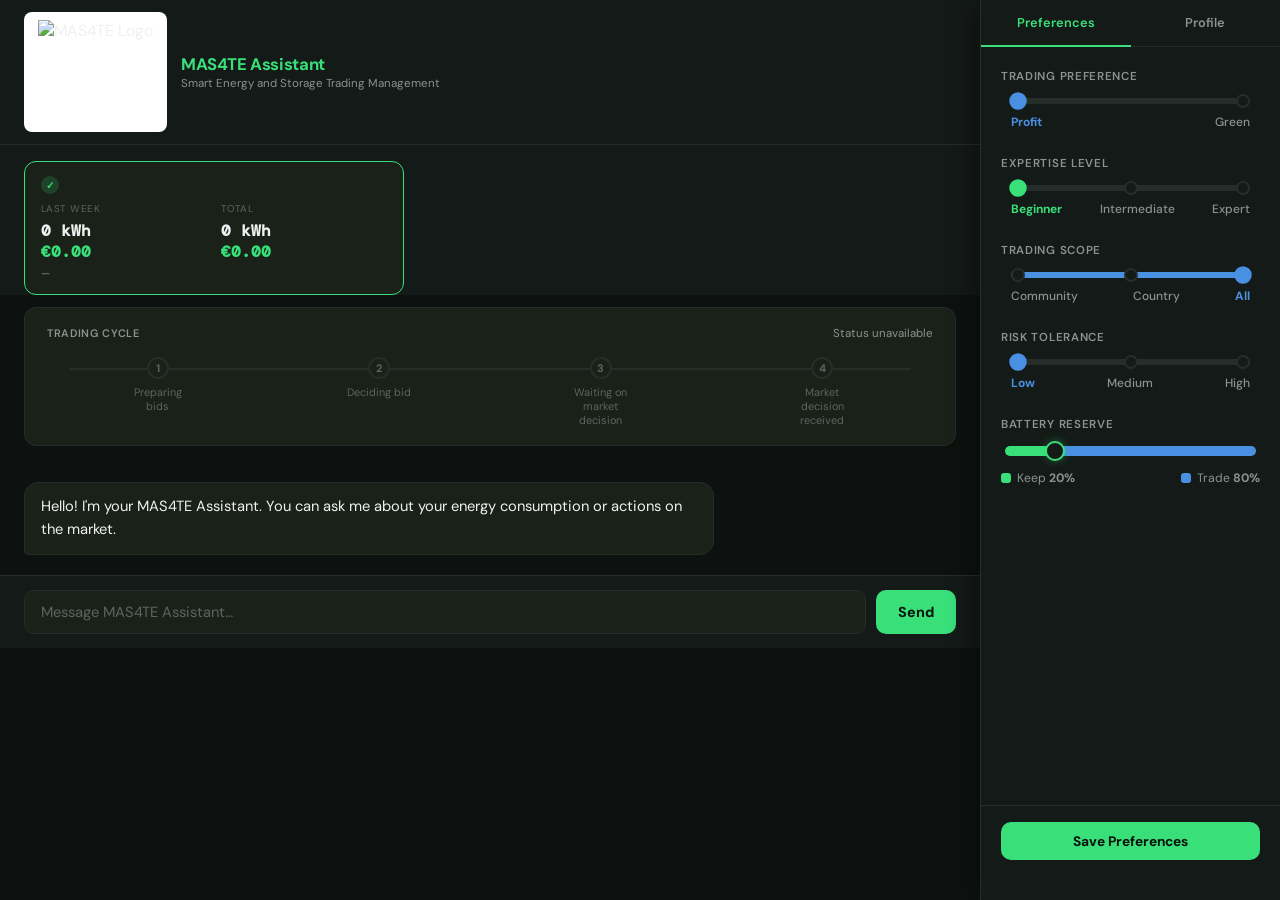
==== commit 7eea5037: "further dashboard adjustment, visualization" ====
--- a/src/static/index.html
+++ b/src/static/index.html
@@ -27,14 +27,16 @@
 
     * { box-sizing: border-box; margin: 0; padding: 0; }
 
-    body {
+    html, body {
       font-family: 'DM Sans', sans-serif;
       background: var(--bg);
       color: var(--text);
-      height: 100vh;
+    }
+
+    body {
       display: flex;
       flex-direction: column;
-      overflow: hidden;
+      overflow-y: auto;
     }
 
     /* ── HEADER ── */
@@ -69,17 +71,18 @@
     }
 
     /* ── LAYOUT ── */
-    .main-layout { display: flex; flex: 1; overflow: hidden; }
+    .main-layout { display: flex; flex: 1; }
     .chat-column {
       flex: 1; display: flex; flex-direction: column;
-      overflow: hidden; margin-right: var(--panel-width);
+      margin-right: var(--panel-width);
     }
 
     /* ── DASHBOARD ROW ── */
+    #dashboard-row-wrap { flex-shrink: 0; }
     #dashboard-row {
-      display: grid; grid-template-columns: repeat(2, minmax(0, 1fr)); gap: 12px;
+      display: flex; gap: 12px; align-items: stretch;
       padding: 16px 24px 0; background: var(--surface);
-      flex-shrink: 0;
+      flex-shrink: 0; flex-wrap: wrap;
     }
     .stat-card {
       background: var(--surface-2); border: 1px solid var(--border);
@@ -93,18 +96,10 @@
       text-transform: uppercase; letter-spacing: 0.06em;
       display: flex; align-items: center; gap: 6px;
     }
-    .stat-card-value {
-      font-size: 1.3rem; font-weight: 700; font-family: 'DM Mono', monospace;
-      color: var(--text);
-    }
-    .stat-card-value.accent { color: var(--primary); }
     .stat-card-sub { font-size: 0.72rem; color: var(--text-faint); }
 
-    /* TODO cards — no real data source wired yet */
-    .stat-card.todo {
-      border-style: dashed; border-color: var(--border-strong);
-      opacity: 0.7;
-    }
+    #solar-card { flex: 1 1 300px; min-width: 0; }
+
     .todo-pill {
       font-size: 0.6rem; font-weight: 700; letter-spacing: 0.05em;
       color: var(--amber); background: rgba(245,166,35,0.12);
@@ -112,9 +107,58 @@
       padding: 1px 7px; margin-left: auto;
     }
 
+    /* mini bar for battery SoC */
+    .soc-bar-track {
+      height: 6px; background: var(--border); border-radius: 4px;
+      overflow: hidden; margin-top: 4px;
+    }
+    .soc-bar-fill {
+      height: 100%; background: linear-gradient(90deg, var(--primary-dark), var(--primary));
+      border-radius: 4px; transition: width 0.4s ease;
+    }
+
+    /* mini sparkline row */
+    .spark-legend {
+      display: flex; gap: 12px; font-size: 0.68rem; color: var(--text-muted);
+    }
+    .spark-legend span { display: flex; align-items: center; gap: 4px; }
+    .spark-dot { width: 7px; height: 7px; border-radius: 2px; }
+
+    /* trade summary card — three groups: last week / all time / battery SoC */
+    #trade-summary-card {
+      flex: 0 0 380px; max-width: 380px;
+      padding: 14px 16px; background: var(--surface-2); border: 1px solid var(--primary);
+      border-radius: 12px; display: flex; flex-direction: column; gap: 8px;
+    }
+    .trade-summary-header {
+      display: flex; align-items: center; gap: 8px;
+      font-size: 0.7rem; font-weight: 600; color: var(--text-muted);
+      text-transform: uppercase; letter-spacing: 0.05em;
+    }
+    .trade-summary-header .trade-icon {
+      width: 18px; height: 18px; border-radius: 50%;
+      background: var(--primary-glow); color: var(--primary);
+      display: flex; align-items: center; justify-content: center;
+      font-size: 0.65rem; flex-shrink: 0;
+    }
+    .trade-summary-groups { display: flex; gap: 14px; }
+    .trade-group { flex: 1; min-width: 0; }
+    .trade-group-label {
+      font-size: 0.62rem; color: var(--text-faint); text-transform: uppercase;
+      letter-spacing: 0.05em; margin-bottom: 6px;
+      display: flex; align-items: center; gap: 4px;
+    }
+    .trade-group-value {
+      font-size: 1rem; font-weight: 700; font-family: 'DM Mono', monospace;
+      color: var(--text); line-height: 1.3;
+    }
+    .trade-group-value.accent { color: var(--primary); }
+    .trade-group-sub { font-size: 0.66rem; color: var(--text-muted); margin-top: 4px; }
+    .trade-group.todo { border-left: 1px dashed var(--border-strong); padding-left: 14px; }
+
     /* ── CYCLE STEPPER ── */
     #cycle-stepper {
-      margin: 12px 24px 0; padding: 18px 22px;
+      margin: 12px 24px 16px; padding: 18px 22px;
       background: var(--surface-2); border: 1px solid var(--border);
       border-radius: 12px; flex-shrink: 0;
     }
@@ -165,41 +209,11 @@
     .cycle-step-label.done { color: var(--primary); }
     .cycle-step-label.active { color: var(--text); font-weight: 600; }
 
-    /* mini bar for battery SoC */
-    .soc-bar-track {
-      height: 6px; background: var(--border); border-radius: 4px;
-      overflow: hidden; margin-top: 2px;
-    }
-    .soc-bar-fill {
-      height: 100%; background: linear-gradient(90deg, var(--primary-dark), var(--primary));
-      border-radius: 4px; transition: width 0.4s ease;
-    }
-
-    /* mini sparkline row */
-    .spark-legend {
-      display: flex; gap: 12px; font-size: 0.68rem; color: var(--text-muted);
-    }
-    .spark-legend span { display: flex; align-items: center; gap: 4px; }
-    .spark-dot { width: 7px; height: 7px; border-radius: 2px; }
-
-    /* trade summary banner */
-    #trade-summary-card {
-      display: none; margin: 16px 24px 0; padding: 12px 16px;
-      background: var(--surface-2); border: 1px solid var(--primary);
-      border-radius: 10px; font-size: 0.86rem; color: var(--text);
-      display: flex; align-items: center; gap: 10px;
-    }
-    #trade-summary-card .trade-icon {
-      width: 26px; height: 26px; border-radius: 50%;
-      background: var(--primary-glow); color: var(--primary);
-      display: flex; align-items: center; justify-content: center;
-      font-size: 0.85rem; flex-shrink: 0;
-    }
-
     /* ── CHAT ── */
     #chat-box {
       flex: 1; overflow-y: auto; padding: 20px 24px;
       display: flex; flex-direction: column; gap: 10px;
+      justify-content: flex-end;
     }
     .message {
       padding: 12px 16px; border-radius: 14px; max-width: 74%;
@@ -303,12 +317,6 @@
       transition: color 0.2s; text-align: center; cursor: pointer;
     }
     .step-label.active { font-weight: 700; color: var(--primary); }
-    .pref-summary {
-      padding: 10px 14px; background: var(--surface-2);
-      border-radius: 10px; border: 1px solid var(--border);
-      font-size: 0.78rem; color: var(--text-muted); line-height: 1.5;
-    }
-    .pref-summary span { font-weight: 600; color: var(--text); }
 
     /* ── BATTERY RESERVE SLIDER ── */
     #battery-reserve-section { display: none; }
@@ -383,25 +391,20 @@
       <img src="/static/Logo_MAS4TE_EN.png" alt="MAS4TE Logo">
       <div>
         <div class="header-title">MAS4TE Assistant</div>
-        <div class="header-subtitle">Smart Energy Management</div>
+        <div class="header-subtitle">Smart Energy and Storage Trading Management</div>
       </div>
     </div>
     <div class="header-status"><span class="status-dot"></span> Agent active</div>
   </header>
 
-  <!-- DASHBOARD ROW — TODO: no real data source wired for these yet.
-       Battery card: only shown if profile.home_battery is true.
-       Solar chart: only shown if profile.solar_panels is true. -->
+  <!-- DASHBOARD ROW — TODO: battery SoC has no real data source wired yet.
+       Solar chart: only shown if profile.solar_panels is true.
+       Battery SoC group: only shown if profile.home_battery is true.
+       Trade summary (last week + all time): always shown, zeros if nothing traded. -->
   <div id="dashboard-row-wrap" style="margin-right: var(--panel-width);">
     <div id="dashboard-row">
-      <div class="stat-card todo" id="battery-card">
-        <div class="stat-card-label">🔋 Battery <span class="todo-pill">TODO</span></div>
-        <div class="stat-card-value accent" id="soc-value">— %</div>
-        <div class="soc-bar-track"><div class="soc-bar-fill" id="soc-fill" style="width:0%"></div></div>
-        <div class="stat-card-sub">state of charge — needs battery telemetry source</div>
-      </div>
-
-      <div class="stat-card todo" id="solar-card">
+
+      <div class="stat-card" id="solar-card">
         <div class="stat-card-label">☀️ Solar and demand — <span id="solar-date-range">…</span></div>
         <svg id="solar-chart-svg" viewBox="0 0 560 120" style="width:100%; height:120px; margin-top:8px;"></svg>
         <div class="spark-legend" style="margin-top:4px;">
@@ -409,11 +412,34 @@
           <span><span class="spark-dot" style="background:var(--amber)"></span>Solar</span>
         </div>
       </div>
+
+      <div id="trade-summary-card">
+        <div class="trade-summary-header"><span class="trade-icon">✓</span><span id="trade-summary-role"></span></div>
+        <div class="trade-summary-groups">
+          <div class="trade-group">
+            <div class="trade-group-label">Last week</div>
+            <div class="trade-group-value" id="trade-stat-volume">0 kWh</div>
+            <div class="trade-group-value accent" id="trade-stat-total">€0.00</div>
+            <div class="trade-group-sub" id="battery-kept-sub">—</div>
+          </div>
+          <div class="trade-group">
+            <div class="trade-group-label">Total</div>
+            <div class="trade-group-value" id="trade-stat-cum-volume">0 kWh</div>
+            <div class="trade-group-value accent" id="trade-stat-cum-total">€0.00</div>
+          </div>
+          <div class="trade-group todo" id="battery-soc-group">
+            <div class="trade-group-label">Battery <span class="todo-pill">TODO</span></div>
+            <div class="trade-group-value accent" id="soc-value">— %</div>
+            <div class="soc-bar-track"><div class="soc-bar-fill" id="soc-fill" style="width:0%"></div></div>
+          </div>
+        </div>
+      </div>
+
     </div>
 
-    <!-- CYCLE STEPPER — grouped from the real BIDDING_STEPS / CLEARING_STEPS names.
-         TODO: wire currentPhase/status to a real /pipeline/status call once
-         PipelineStatus.snapshot()'s shape is known. Currently hardcoded for layout. -->
+    <!-- CYCLE STEPPER — grouped from the real BIDDING_STEPS / CLEARING_STEPS names,
+         polled live from /pipeline/status. PipelineStatus resets per run, so the
+         phase is inferred from which step-name-shape (bidding vs clearing) shows. -->
     <div id="cycle-stepper">
       <div id="cycle-stepper-header">
         <span id="cycle-stepper-title">Trading cycle</span>
@@ -424,8 +450,6 @@
         <div class="cycle-track-fill" id="cycle-track-fill"></div>
       </div>
     </div>
-
-    <div id="trade-summary-card"><span class="trade-icon">✓</span><span id="trade-summary-text"></span></div>
   </div>
 
   <div class="main-layout">
@@ -536,8 +560,6 @@
             </div>
           </div>
 
-          <div class="pref-summary" id="pref-summary"></div>
-
         </div>
         <div class="panel-footer">
           <button id="save-prefs" onclick="savePreferences()">Save Preferences</button>
@@ -664,7 +686,7 @@
           l.style.color = i === v ? color : '';
         });
         rangeEl.value = v;
-        updateSummary();
+        toggleRiskVisibility();
       }
 
       refresh();
@@ -705,8 +727,6 @@
         document.getElementById('reserve-keep-kwh').textContent  = keepKwh;
         document.getElementById('reserve-trade-kwh').textContent = tradeKwh;
       }
-
-      updateSummary();
     }
 
     function toggleRiskVisibility() {
@@ -715,23 +735,6 @@
       document.getElementById('risk-section').style.opacity = isGreen ? '0.45' : '1';
       document.getElementById('risk-section').style.pointerEvents = isGreen ? 'none' : 'auto';
       document.getElementById('risk-green-note').style.display = isGreen ? 'flex' : 'none';
-    }
-
-    function updateSummary() {
-      toggleRiskVisibility();
-      const p = PREF_STEPS[prefValue].label;
-      const b = BORDER_STEPS[borderValue].label;
-      const scopeIcon = borderValue === 0 ? '🏘️' : borderValue === 1 ? '🇪🇺' : '🌍';
-      let html = `Strategy: <span>${p === 'Green' ? '🌱 Green' : '💰 Profit'}</span>`;
-      html += ` · <span>${scopeIcon} ${b}</span>`;
-      if (prefValue !== 1) {
-        html += ` · <span>⚖️ ${RISK_STEPS[riskValue].label} risk</span>`;
-      }
-      if (document.getElementById('battery-reserve-section').style.display === 'block') {
-        const trade = 100 - batteryReserve;
-        html += ` · <span>🔋 Keep ${batteryReserve}% · Trade ${trade}%</span>`;
-      }
-      document.getElementById('pref-summary').innerHTML = html;
     }
 
     function initSliders() {
@@ -781,33 +784,19 @@
           refreshReserve();
         }
 
-        // Battery and solar cards only make sense if the profile actually has them.
+        // Solar chart only if the profile has panels; battery SoC group only
+        // if it has a battery. Trade summary always shows.
         const hasBattery = !!d.home_battery;
         const hasSolar   = !!d.solar_panels;
-        document.getElementById('battery-card').style.display = hasBattery ? 'flex' : 'none';
-        document.getElementById('solar-card').style.display   = hasSolar   ? 'flex' : 'none';
-        applyDashboardRowLayout(hasBattery, hasSolar);
+        document.getElementById('battery-soc-group').style.display = hasBattery ? 'block' : 'none';
+        document.getElementById('solar-card').style.display = hasSolar ? 'flex' : 'none';
       }
       catch(e) {
         document.getElementById('battery-reserve-section').style.display = 'block';
         refreshReserve();
-        // Profile fetch failed — can't tell if this household has battery/solar,
-        // so hide both rather than guess.
-        document.getElementById('battery-card').style.display = 'none';
+        document.getElementById('battery-soc-group').style.display = 'none';
         document.getElementById('solar-card').style.display = 'none';
-        applyDashboardRowLayout(false, false);
-      }
-    }
-
-    // Lets the surviving card take the full row width when only one applies,
-    // and hides the row entirely when neither does.
-    function applyDashboardRowLayout(hasBattery, hasSolar) {
-      const row = document.getElementById('dashboard-row');
-      const batteryCard = document.getElementById('battery-card');
-      const solarCard = document.getElementById('solar-card');
-      batteryCard.style.gridColumn = (hasBattery && !hasSolar) ? '1 / -1' : 'auto';
-      solarCard.style.gridColumn   = (hasSolar && !hasBattery) ? '1 / -1' : 'auto';
-      row.style.display = (hasBattery || hasSolar) ? 'grid' : 'none';
+      }
     }
 
     function setBadge(id, val) {
@@ -817,7 +806,7 @@
       el.textContent = val ? 'Yes' : 'No';
     }
 
-        // ── CYCLE STEPPER ──
+    // ── CYCLE STEPPER ──
     // PipelineStatus is shared between bidding and clearing and resets on
     // each run, so we infer the overall phase from which step-name-shape
     // (bidding vs clearing) the snapshot currently shows.
@@ -833,7 +822,7 @@
         steps: ['retrieve_clearing_info','publish_battery_schedule'] },
     ];
 
-    let CURRENT_PHASE = -1;      // -1 = nothing started yet
+    let CURRENT_PHASE = -1;
     let CYCLE_STATUS_TEXT = 'Waiting for market to open';
 
     function computeCyclePhase(snapshot) {
@@ -851,7 +840,6 @@
         return { phase: 3, text: snapshot.current ? `Clearing — ${snapshot.current}` : 'Clearing…' };
       }
 
-      // Bidding-shaped snapshot.
       if (snapshot.status === 'done') {
         return { phase: 2, text: 'Bid submitted — waiting for clearing' };
       }
@@ -917,7 +905,7 @@
 
     function startCycleStatusPolling() {
       pollCycleStatus();
-      setInterval(pollCycleStatus, 5000);   // snappier than the other polls
+      setInterval(pollCycleStatus, 5000);
     }
 
     // ── SOLAR/DEMAND 7-DAY CHART ──
@@ -925,13 +913,10 @@
     let DEMAND_KWH = [];
     let SOLAR_KWH  = [];
 
-    let lastEnergyWeekPeriod = null;
-
     async function fetchEnergyWeek() {
       try {
         const res = await fetch('/prosumer/energy-week');
         const d = await res.json();
-        const periodKey = `${d.period_start}|${d.period_end}`;
 
         CHART_DAYS = d.days || [];
         DEMAND_KWH = d.demand_kwh || [];
@@ -943,8 +928,6 @@
         } else {
           rangeEl.textContent = 'previous 7 days';
         }
-
-        lastEnergyWeekPeriod = periodKey;
       } catch (e) {
         CHART_DAYS = []; DEMAND_KWH = []; SOLAR_KWH = [];
       }
@@ -952,8 +935,8 @@
     }
 
     function startEnergyWeekPolling() {
-      fetchEnergyWeek();                        // first check immediately
-      setInterval(fetchEnergyWeek, 15000);       // then every 15s
+      fetchEnergyWeek();
+      setInterval(fetchEnergyWeek, 15000);
     }
 
     function renderSolarChart() {
@@ -964,7 +947,6 @@
       const maxVal = Math.max(...DEMAND_KWH, ...SOLAR_KWH) * 1.1;
       const groupW = (W - padSide * 2) / CHART_DAYS.length;
       const barW = groupW * 0.32;
-      
 
       let svgContent = '';
       CHART_DAYS.forEach((day, i) => {
@@ -980,7 +962,7 @@
       svg.innerHTML = svgContent;
     }
 
-    // ── TRADE SUMMARY ── (real fetch, dummy fallback stays hidden)
+    // ── TRADE SUMMARY ──
     let lastTradeSummaryJSON = null;
 
     async function checkTradeSummary() {
@@ -989,21 +971,24 @@
         const d = await res.json();
         const json = JSON.stringify(d);
 
-        // Render the card regardless (handles first load too).
-        const card = document.getElementById('trade-summary-card');
-        if (!d.traded) {
-          card.style.display = 'none';
-        } else {
-          const roleWord = d.role === 'seller' ? 'Sold' : 'Bought';
-          let text = `<strong>${roleWord} ${d.volume_kwh} kWh</strong>`;
-          if (d.clearing_price_per_kwh != null) text += ` at €${d.clearing_price_per_kwh}/kWh`;
-          if (d.battery_kept_pct != null) text += ` · Battery kept: ${d.battery_kept_pct}%`;
-          document.getElementById('trade-summary-text').innerHTML = text;
-          card.style.display = 'flex';
-        }
-
-        // If this differs from what we last saw, a new cycle completed —
-        // the "previous 7 days" window has shifted, so refresh the chart too.
+        const roleWord = d.traded ? (d.role === 'seller' ? 'sold' : 'bought') : 'no trade last week';
+        document.getElementById('trade-summary-role').textContent =
+          d.traded ? `Trading — ${roleWord}` : 'Trading — no trade last week';
+
+        document.getElementById('trade-stat-volume').textContent =
+          d.traded ? `${d.volume_kwh} kWh` : '0 kWh';
+        document.getElementById('trade-stat-total').textContent =
+          (d.traded && d.clearing_price_per_kwh != null)
+            ? `€${(d.volume_kwh * d.clearing_price_per_kwh).toFixed(2)}`
+            : '€0.00';
+
+        document.getElementById('battery-kept-sub').textContent =
+          (d.traded && d.battery_kept_pct != null) ? `Battery kept: ${d.battery_kept_pct}%` : '';
+
+        const cum = d.cumulative || { volume_kwh: 0, total_eur: 0 };
+        document.getElementById('trade-stat-cum-volume').textContent = `${cum.volume_kwh.toFixed(1)} kWh`;
+        document.getElementById('trade-stat-cum-total').textContent = `€${cum.total_eur.toFixed(2)}`;
+
         if (lastTradeSummaryJSON !== null && json !== lastTradeSummaryJSON) {
           fetchEnergyWeek();
         }
@@ -1012,8 +997,8 @@
     }
 
     function startTradeSummaryPolling() {
-      checkTradeSummary();                       // first check immediately
-      setInterval(checkTradeSummary, 20000);      // then every 20s
+      checkTradeSummary();
+      setInterval(checkTradeSummary, 20000);
     }
 
     // ── SAVE ──
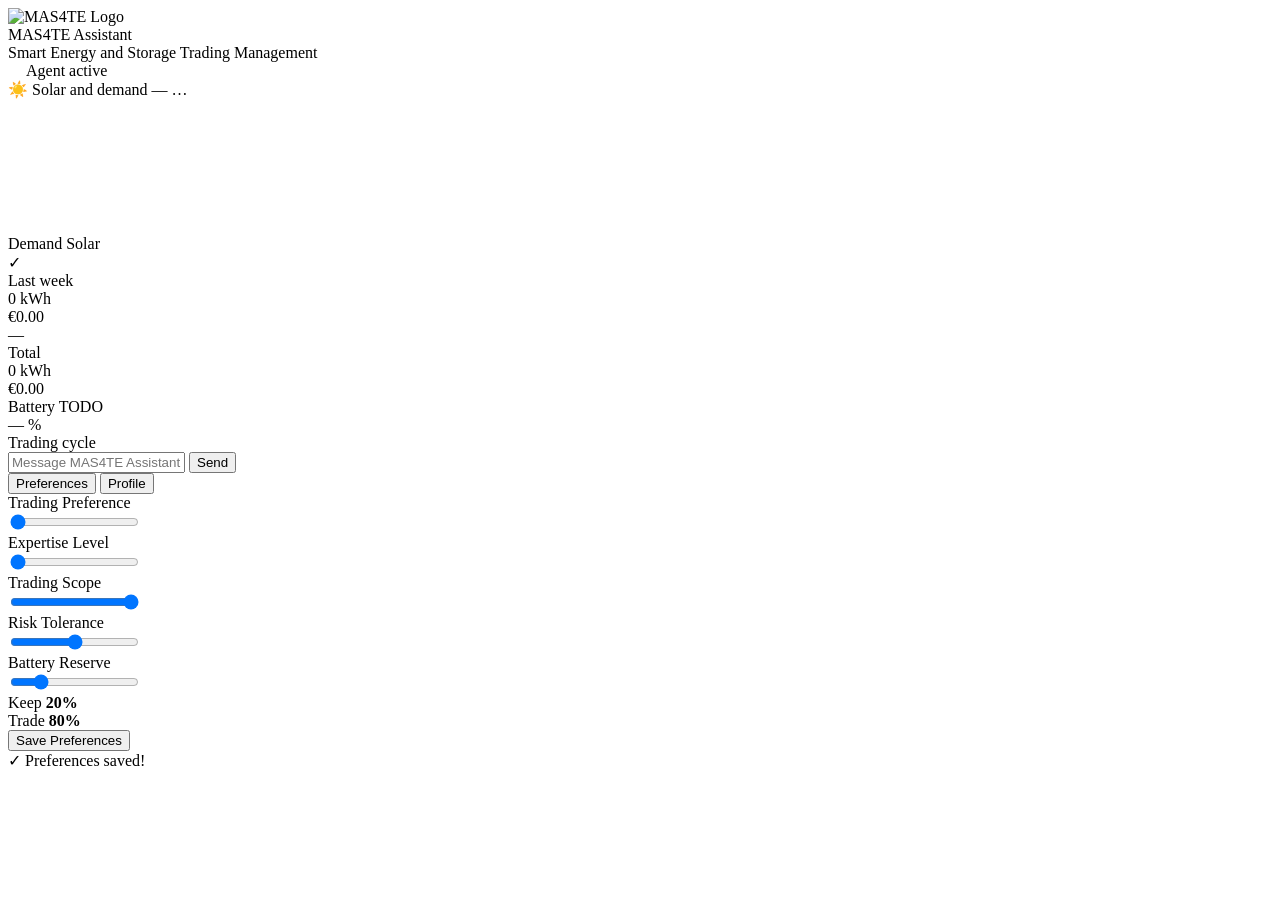
==== commit 7bdb942f: "split html into 3 functional files" ====
--- a/src/static/index.html
+++ b/src/static/index.html
@@ -5,384 +5,7 @@
   <meta name="viewport" content="width=device-width, initial-scale=1.0">
   <title>MAS4TE Assistant</title>
   <link href="https://fonts.googleapis.com/css2?family=DM+Sans:wght@300;400;500;600;700&family=DM+Mono:wght@400;500&display=swap" rel="stylesheet">
-  <style>
-    :root {
-      --primary: #39e07a;
-      --primary-dark: #2bc766;
-      --primary-glow: rgba(57, 224, 122, 0.18);
-      --primary-glow-strong: rgba(57, 224, 122, 0.35);
-      --text: #eef1f0;
-      --text-muted: #8a938f;
-      --text-faint: #5b6560;
-      --bg: #0d1210;
-      --surface: #141a17;
-      --surface-2: #1a2119;
-      --border: #262e29;
-      --border-strong: #34403a;
-      --danger: #ef4444;
-      --amber: #f5a623;
-      --blue: #4a90e2;
-      --panel-width: 300px;
-    }
-
-    * { box-sizing: border-box; margin: 0; padding: 0; }
-
-    html, body {
-      font-family: 'DM Sans', sans-serif;
-      background: var(--bg);
-      color: var(--text);
-    }
-
-    body {
-      display: flex;
-      flex-direction: column;
-      overflow-y: auto;
-    }
-
-    /* ── HEADER ── */
-    header {
-      display: flex; align-items: center; justify-content: space-between;
-      padding: 12px 24px; background: var(--surface);
-      border-bottom: 1px solid var(--border); z-index: 10; flex-shrink: 0;
-    }
-    .header-left { display: flex; align-items: center; gap: 14px; }
-    .header-left img {
-      height: 120px;
-      background: #ffffff;
-      padding: 8px 14px;
-      border-radius: 8px;
-    }
-    .header-title { font-size: 1.05rem; font-weight: 700; color: var(--primary); letter-spacing: -0.3px; }
-    .header-subtitle { font-size: 0.72rem; color: var(--text-muted); margin-top: 1px; }
-    .header-status {
-      display: flex; align-items: center; gap: 8px;
-      font-size: 0.78rem; color: var(--text-muted);
-      background: var(--surface-2); border: 1px solid var(--border);
-      padding: 6px 14px; border-radius: 20px;
-    }
-    .status-dot {
-      width: 7px; height: 7px; border-radius: 50%;
-      background: var(--primary); box-shadow: 0 0 8px var(--primary-glow-strong);
-      animation: pulse 2s ease-in-out infinite;
-    }
-    @keyframes pulse {
-      0%, 100% { opacity: 1; }
-      50% { opacity: 0.4; }
-    }
-
-    /* ── LAYOUT ── */
-    .main-layout { display: flex; flex: 1; }
-    .chat-column {
-      flex: 1; display: flex; flex-direction: column;
-      margin-right: var(--panel-width);
-    }
-
-    /* ── DASHBOARD ROW ── */
-    #dashboard-row-wrap { flex-shrink: 0; }
-    #dashboard-row {
-      display: flex; gap: 12px; align-items: stretch;
-      padding: 16px 24px 0; background: var(--surface);
-      flex-shrink: 0; flex-wrap: wrap;
-    }
-    .stat-card {
-      background: var(--surface-2); border: 1px solid var(--border);
-      border-radius: 12px; padding: 14px 16px;
-      display: flex; flex-direction: column; gap: 6px;
-      transition: border-color 0.2s;
-    }
-    .stat-card:hover { border-color: var(--border-strong); }
-    .stat-card-label {
-      font-size: 0.68rem; font-weight: 600; color: var(--text-muted);
-      text-transform: uppercase; letter-spacing: 0.06em;
-      display: flex; align-items: center; gap: 6px;
-    }
-    .stat-card-sub { font-size: 0.72rem; color: var(--text-faint); }
-
-    #solar-card { flex: 1 1 300px; min-width: 0; }
-
-    .todo-pill {
-      font-size: 0.6rem; font-weight: 700; letter-spacing: 0.05em;
-      color: var(--amber); background: rgba(245,166,35,0.12);
-      border: 1px solid rgba(245,166,35,0.3); border-radius: 20px;
-      padding: 1px 7px; margin-left: auto;
-    }
-
-    /* mini bar for battery SoC */
-    .soc-bar-track {
-      height: 6px; background: var(--border); border-radius: 4px;
-      overflow: hidden; margin-top: 4px;
-    }
-    .soc-bar-fill {
-      height: 100%; background: linear-gradient(90deg, var(--primary-dark), var(--primary));
-      border-radius: 4px; transition: width 0.4s ease;
-    }
-
-    /* mini sparkline row */
-    .spark-legend {
-      display: flex; gap: 12px; font-size: 0.68rem; color: var(--text-muted);
-    }
-    .spark-legend span { display: flex; align-items: center; gap: 4px; }
-    .spark-dot { width: 7px; height: 7px; border-radius: 2px; }
-
-    /* trade summary card — three groups: last week / all time / battery SoC */
-    #trade-summary-card {
-      flex: 0 0 380px; max-width: 380px;
-      padding: 14px 16px; background: var(--surface-2); border: 1px solid var(--primary);
-      border-radius: 12px; display: flex; flex-direction: column; gap: 8px;
-    }
-    .trade-summary-header {
-      display: flex; align-items: center; gap: 8px;
-      font-size: 0.7rem; font-weight: 600; color: var(--text-muted);
-      text-transform: uppercase; letter-spacing: 0.05em;
-    }
-    .trade-summary-header .trade-icon {
-      width: 18px; height: 18px; border-radius: 50%;
-      background: var(--primary-glow); color: var(--primary);
-      display: flex; align-items: center; justify-content: center;
-      font-size: 0.65rem; flex-shrink: 0;
-    }
-    .trade-summary-groups { display: flex; gap: 14px; }
-    .trade-group { flex: 1; min-width: 0; }
-    .trade-group-label {
-      font-size: 0.62rem; color: var(--text-faint); text-transform: uppercase;
-      letter-spacing: 0.05em; margin-bottom: 6px;
-      display: flex; align-items: center; gap: 4px;
-    }
-    .trade-group-value {
-      font-size: 1rem; font-weight: 700; font-family: 'DM Mono', monospace;
-      color: var(--text); line-height: 1.3;
-    }
-    .trade-group-value.accent { color: var(--primary); }
-    .trade-group-sub { font-size: 0.66rem; color: var(--text-muted); margin-top: 4px; }
-    .trade-group.todo { border-left: 1px dashed var(--border-strong); padding-left: 14px; }
-
-    /* ── CYCLE STEPPER ── */
-    #cycle-stepper {
-      margin: 12px 24px 16px; padding: 18px 22px;
-      background: var(--surface-2); border: 1px solid var(--border);
-      border-radius: 12px; flex-shrink: 0;
-    }
-    #cycle-stepper-header {
-      display: flex; align-items: center; justify-content: space-between;
-      margin-bottom: 16px;
-    }
-    #cycle-stepper-title {
-      font-size: 0.68rem; font-weight: 600; color: var(--text-muted);
-      text-transform: uppercase; letter-spacing: 0.06em;
-    }
-    .cycle-steps {
-      display: flex; align-items: flex-start; justify-content: space-between;
-      position: relative;
-    }
-    .cycle-track-bg {
-      position: absolute; top: 11px; left: 22px; right: 22px;
-      height: 2px; background: var(--border); z-index: 0;
-    }
-    .cycle-track-fill {
-      position: absolute; top: 11px; left: 22px;
-      height: 2px; background: var(--primary); z-index: 0;
-      transition: width 0.4s ease;
-    }
-    .cycle-step {
-      display: flex; flex-direction: column; align-items: center; gap: 6px;
-      z-index: 1; flex: 1;
-    }
-    .cycle-step-dot {
-      width: 22px; height: 22px; border-radius: 50%;
-      display: flex; align-items: center; justify-content: center;
-      font-size: 11px; font-weight: 700;
-      background: var(--surface-2); border: 2px solid var(--border);
-      color: var(--text-faint);
-      transition: background 0.3s, border-color 0.3s, color 0.3s;
-    }
-    .cycle-step-dot.done {
-      background: var(--primary); border-color: var(--primary); color: #06130a;
-    }
-    .cycle-step-dot.active {
-      background: var(--surface-2); border-color: var(--primary); color: var(--primary);
-      box-shadow: 0 0 0 4px var(--primary-glow);
-    }
-    .cycle-step-label {
-      font-size: 0.68rem; text-align: center; max-width: 72px;
-      color: var(--text-faint); transition: color 0.3s;
-    }
-    .cycle-step-label.done { color: var(--primary); }
-    .cycle-step-label.active { color: var(--text); font-weight: 600; }
-
-    /* ── CHAT ── */
-    #chat-box {
-      flex: 1; overflow-y: auto; padding: 20px 24px;
-      display: flex; flex-direction: column; gap: 10px;
-      justify-content: flex-end;
-    }
-    .message {
-      padding: 12px 16px; border-radius: 14px; max-width: 74%;
-      word-wrap: break-word; font-size: 0.92rem; line-height: 1.6;
-      animation: msgIn 0.2s ease;
-    }
-    @keyframes msgIn {
-      from { opacity: 0; transform: translateY(6px); }
-      to   { opacity: 1; transform: translateY(0); }
-    }
-    .user-message {
-      background: var(--primary); color: #06130a; font-weight: 500;
-      align-self: flex-end; border-bottom-right-radius: 4px;
-    }
-    .assistant-message {
-      background: var(--surface-2); border: 1px solid var(--border);
-      align-self: flex-start; border-bottom-left-radius: 4px;
-    }
-    .input-area {
-      display: flex; padding: 14px 24px; background: var(--surface);
-      border-top: 1px solid var(--border); gap: 10px; flex-shrink: 0;
-    }
-    #user-input {
-      flex: 1; padding: 11px 16px; border-radius: 10px;
-      border: 1px solid var(--border); font-size: 0.92rem;
-      font-family: 'DM Sans', sans-serif; outline: none;
-      background: var(--surface-2); color: var(--text);
-      transition: border-color 0.2s, box-shadow 0.2s;
-    }
-    #user-input::placeholder { color: var(--text-faint); }
-    #user-input:focus {
-      border-color: var(--primary);
-      box-shadow: 0 0 0 3px var(--primary-glow);
-    }
-    #send-btn {
-      padding: 11px 22px; background: var(--primary); color: #06130a;
-      border: none; border-radius: 10px; font-size: 0.9rem; font-weight: 700;
-      font-family: 'DM Sans', sans-serif; cursor: pointer;
-      transition: background 0.2s, transform 0.1s;
-    }
-    #send-btn:hover { background: var(--primary-dark); transform: scale(1.02); }
-
-    /* ── SIDE PANEL ── */
-    #side-panel {
-      position: fixed; top: 0; right: 0;
-      width: var(--panel-width); height: 100vh;
-      background: var(--surface); border-left: 1px solid var(--border);
-      z-index: 100; display: flex; flex-direction: column;
-      box-shadow: -8px 0 24px rgba(0,0,0,0.35);
-    }
-
-    .panel-tabs { display: flex; border-bottom: 1px solid var(--border); flex-shrink: 0; }
-    .panel-tab {
-      flex: 1; padding: 14px 0; background: none; border: none;
-      border-bottom: 2px solid transparent; margin-bottom: -1px;
-      font-family: 'DM Sans', sans-serif; font-size: 0.8rem; font-weight: 600;
-      color: var(--text-muted); cursor: pointer; transition: color 0.2s, border-color 0.2s;
-    }
-    .panel-tab:hover { color: var(--text); }
-    .panel-tab.active { color: var(--primary); border-bottom-color: var(--primary); }
-
-    .tab-content { display: flex; flex-direction: column; flex: 1; overflow: hidden; }
-    .panel-body {
-      padding: 22px 20px; display: flex; flex-direction: column;
-      gap: 26px; flex: 1; overflow-y: auto;
-    }
-
-    /* ── SLIDERS ── */
-    .pref-section label {
-      display: block; font-size: 0.72rem; font-weight: 600;
-      color: var(--text-muted); letter-spacing: 0.06em;
-      text-transform: uppercase; margin-bottom: 14px;
-    }
-    .step-track {
-      position: relative; height: 6px;
-      background: var(--border); border-radius: 4px; margin: 0 10px;
-    }
-    .step-fill {
-      position: absolute; left: 0; top: 0; height: 100%;
-      border-radius: 4px; transition: width 0.3s ease, background 0.3s ease;
-      background: var(--primary);
-    }
-    .step-dots {
-      position: absolute; top: 50%; transform: translateY(-50%);
-      left: 0; right: 0; display: flex; justify-content: space-between;
-    }
-    .step-dot {
-      width: 14px; height: 14px; border-radius: 50%;
-      background: var(--surface); border: 2px solid var(--border);
-      cursor: pointer; z-index: 1;
-      transition: border-color 0.2s, transform 0.2s, background 0.2s;
-    }
-    .step-dot.active { transform: scale(1.25); }
-    .step-range {
-      position: absolute; top: -8px; left: 0; right: 0;
-      width: 100%; opacity: 0; cursor: pointer; height: 22px; margin: 0;
-    }
-    .step-labels { display: flex; justify-content: space-between; margin: 10px 10px 0; }
-    .step-label {
-      font-size: 0.75rem; font-weight: 500; color: var(--text-muted);
-      transition: color 0.2s; text-align: center; cursor: pointer;
-    }
-    .step-label.active { font-weight: 700; color: var(--primary); }
-
-    /* ── BATTERY RESERVE SLIDER ── */
-    #battery-reserve-section { display: none; }
-    .reserve-track {
-      position: relative; height: 10px;
-      background: var(--border); border-radius: 6px;
-      overflow: visible; margin: 0 4px;
-    }
-    .reserve-keep-fill {
-      position: absolute; left: 0; top: 0; height: 100%;
-      background: var(--primary); border-radius: 6px 0 0 6px;
-      transition: width 0.2s ease; pointer-events: none;
-    }
-    .reserve-trade-fill {
-      position: absolute; top: 0; height: 100%;
-      background: var(--blue); border-radius: 0 6px 6px 0;
-      transition: left 0.2s ease, width 0.2s ease; pointer-events: none;
-    }
-    .reserve-thumb {
-      position: absolute; top: 50%; transform: translate(-50%, -50%);
-      width: 20px; height: 20px; border-radius: 50%;
-      background: var(--surface); border: 2.5px solid var(--primary);
-      box-shadow: 0 0 10px var(--primary-glow-strong);
-      transition: left 0.2s ease; pointer-events: none; z-index: 2;
-    }
-    .reserve-range {
-      position: absolute; top: 50%; left: 0; right: 0;
-      transform: translateY(-50%); width: 100%; opacity: 0; cursor: pointer;
-      height: 28px; margin: 0; z-index: 3;
-    }
-    .reserve-legend { display: flex; justify-content: space-between; margin-top: 14px; gap: 8px; }
-    .reserve-legend-item { display: flex; align-items: center; gap: 6px; font-size: 0.76rem; color: var(--text-muted); }
-    .reserve-legend-dot { width: 10px; height: 10px; border-radius: 3px; flex-shrink: 0; }
-
-    /* ── FOOTER ── */
-    .panel-footer { padding: 16px 20px; border-top: 1px solid var(--border); flex-shrink: 0; }
-    #save-prefs {
-      width: 100%; padding: 10px; background: var(--primary); color: #06130a;
-      border: none; border-radius: 10px; font-size: 0.86rem; font-weight: 700;
-      font-family: 'DM Sans', sans-serif; cursor: pointer; transition: background 0.2s;
-    }
-    #save-prefs:hover { background: var(--primary-dark); }
-    #save-note {
-      text-align: center; font-size: 0.74rem; color: var(--primary);
-      margin-top: 8px; height: 16px; transition: opacity 0.3s; opacity: 0;
-    }
-    #save-note.show { opacity: 1; }
-
-    /* ── PROFILE ── */
-    .profile-note {
-      display: flex; align-items: center; gap: 6px;
-      font-size: 0.72rem; color: var(--text-muted);
-      background: var(--surface-2); border: 1px solid var(--border);
-      border-radius: 8px; padding: 8px 12px;
-    }
-    .profile-field {
-      display: flex; align-items: center; justify-content: space-between;
-      padding: 11px 0; border-bottom: 1px solid var(--border);
-    }
-    .profile-field:last-child { border-bottom: none; }
-    .profile-field-label { font-size: 0.82rem; color: var(--text); font-weight: 500; }
-    .profile-number { font-size: 1rem; font-weight: 700; color: var(--primary); font-family: 'DM Mono', monospace; }
-    .profile-badge { font-size: 0.74rem; font-weight: 600; padding: 3px 10px; border-radius: 20px; letter-spacing: 0.02em; }
-    .profile-badge[data-value="true"] { background: var(--primary-glow); color: var(--primary); border: 1px solid rgba(57,224,122,0.3); }
-    .profile-badge[data-value="false"] { background: var(--surface-2); color: var(--text-muted); border: 1px solid var(--border); }
-  </style>
+  <link rel="stylesheet" href="/static/style.css">
 </head>
 <body>
 
@@ -394,7 +17,10 @@
         <div class="header-subtitle">Smart Energy and Storage Trading Management</div>
       </div>
     </div>
-    <div class="header-status"><span class="status-dot"></span> Agent active</div>
+    <div style="display:flex; align-items:center; gap:12px;">
+      <div id="lang-picker" style="display:flex; gap:4px; background:var(--surface-2); border:1px solid var(--border); border-radius:20px; padding:3px;"></div>
+      <div class="header-status"><span class="status-dot"></span> Agent active</div>
+    </div>
   </header>
 
   <!-- DASHBOARD ROW — TODO: battery SoC has no real data source wired yet.
@@ -615,470 +241,6 @@
     </div>
   </div>
 
-  <script>
-    // ── SLIDER DATA ──
-    const PREF_STEPS = [
-      { label: 'Profit', color: '#4a90e2' },
-      { label: 'Green',  color: '#39e07a' },
-    ];
-    const EXPERTISE_STEPS = [
-      { label: 'Beginner',     color: '#39e07a' },
-      { label: 'Intermediate', color: '#f5a623' },
-      { label: 'Expert',       color: '#4a90e2' },
-    ];
-    const BORDER_STEPS = [
-      { label: 'Community', color: '#39e07a' },
-      { label: 'Country',   color: '#f5a623' },
-      { label: 'All',       color: '#4a90e2' },
-    ];
-    const RISK_STEPS = [
-      { label: 'Low',     color: '#4a90e2' },
-      { label: 'Medium',  color: '#f5a623' },
-      { label: 'High',    color: '#ef4444' },
-    ];
-
-    let prefValue      = 0;
-    let expertiseValue = 0;
-    let borderValue    = 2;
-    let batteryReserve = 20;
-    let batteryCapacityKwh = null;
-    let riskValue = 0;
-
-    // ── STEP SLIDER BUILDER ──
-    function buildSlider(dotsId, labelsId, fillId, rangeId, steps, getValue, setValue) {
-      const dotsEl   = document.getElementById(dotsId);
-      const labelsEl = document.getElementById(labelsId);
-      const rangeEl  = document.getElementById(rangeId);
-      if (!dotsEl || !labelsEl || !rangeEl) return;
-
-      dotsEl.innerHTML = '';
-      steps.forEach((_, i) => {
-        const dot = document.createElement('div');
-        dot.className = 'step-dot';
-        dot.onclick = () => { setValue(i); refresh(); };
-        dotsEl.appendChild(dot);
-      });
-
-      labelsEl.innerHTML = '';
-      steps.forEach((s, i) => {
-        const lbl = document.createElement('div');
-        lbl.className = 'step-label';
-        lbl.textContent = s.label;
-        lbl.onclick = () => { setValue(i); refresh(); };
-        labelsEl.appendChild(lbl);
-      });
-
-      rangeEl.oninput = () => { setValue(parseInt(rangeEl.value)); refresh(); };
-
-      function refresh() {
-        const v = getValue();
-        const color = steps[v].color;
-        const maxIdx = steps.length - 1;
-        document.getElementById(fillId).style.width = maxIdx ? `${(v/maxIdx)*100}%` : '0%';
-        document.getElementById(fillId).style.background = color;
-        dotsEl.querySelectorAll('.step-dot').forEach((d, i) => {
-          d.classList.toggle('active', i === v);
-          d.style.background  = i === v ? color : '';
-          d.style.borderColor = i === v ? color : '';
-        });
-        labelsEl.querySelectorAll('.step-label').forEach((l, i) => {
-          l.classList.toggle('active', i === v);
-          l.style.color = i === v ? color : '';
-        });
-        rangeEl.value = v;
-        toggleRiskVisibility();
-      }
-
-      refresh();
-    }
-
-    // ── BATTERY RESERVE SLIDER ──
-    function initBatteryReserveSlider() {
-      const rangeEl = document.getElementById('reserve-range');
-      rangeEl.oninput = () => {
-        batteryReserve = parseInt(rangeEl.value);
-        refreshReserve();
-      };
-      refreshReserve();
-    }
-
-    function refreshReserve() {
-      const keep  = batteryReserve;
-      const trade = 100 - keep;
-
-      document.getElementById('reserve-keep-pct').textContent  = keep  + '%';
-      document.getElementById('reserve-trade-pct').textContent = trade + '%';
-
-      document.getElementById('reserve-keep-fill').style.width  = keep  + '%';
-      document.getElementById('reserve-trade-fill').style.left  = keep  + '%';
-      document.getElementById('reserve-trade-fill').style.width = trade + '%';
-      document.getElementById('reserve-thumb').style.left       = keep  + '%';
-
-      const keepFill  = document.getElementById('reserve-keep-fill');
-      const tradeFill = document.getElementById('reserve-trade-fill');
-      keepFill.style.borderRadius  = keep  === 100 ? '6px' : '6px 0 0 6px';
-      tradeFill.style.borderRadius = trade === 100 ? '6px' : '0 6px 6px 0';
-      tradeFill.style.display      = trade === 0 ? 'none' : 'block';
-      keepFill.style.display       = keep  === 0 ? 'none' : 'block';
-
-      if (batteryCapacityKwh) {
-        const keepKwh  = ((keep  / 100) * batteryCapacityKwh).toFixed(1);
-        const tradeKwh = ((trade / 100) * batteryCapacityKwh).toFixed(1);
-        document.getElementById('reserve-keep-kwh').textContent  = keepKwh;
-        document.getElementById('reserve-trade-kwh').textContent = tradeKwh;
-      }
-    }
-
-    function toggleRiskVisibility() {
-      const isGreen = prefValue === 1;
-      document.getElementById('risk-range').disabled = isGreen;
-      document.getElementById('risk-section').style.opacity = isGreen ? '0.45' : '1';
-      document.getElementById('risk-section').style.pointerEvents = isGreen ? 'none' : 'auto';
-      document.getElementById('risk-green-note').style.display = isGreen ? 'flex' : 'none';
-    }
-
-    function initSliders() {
-      buildSlider('pref-dots','pref-labels','pref-fill','pref-range', PREF_STEPS, ()=>prefValue, v=>{prefValue=v;});
-      buildSlider('expertise-dots','expertise-labels','expertise-fill','expertise-range', EXPERTISE_STEPS, ()=>expertiseValue, v=>{expertiseValue=v;});
-      buildSlider('border-dots','border-labels','border-fill','border-range', BORDER_STEPS, ()=>borderValue, v=>{borderValue=v;});
-      buildSlider('risk-dots','risk-labels','risk-fill','risk-range', RISK_STEPS, ()=>riskValue, v=>{riskValue=v;});
-      initBatteryReserveSlider();
-    }
-
-    // ── TABS ──
-    function switchTab(tab) {
-      document.getElementById('panel-prefs').style.display   = tab==='prefs'   ? 'flex' : 'none';
-      document.getElementById('panel-profile').style.display = tab==='profile' ? 'flex' : 'none';
-      document.getElementById('tab-prefs').classList.toggle('active',   tab==='prefs');
-      document.getElementById('tab-profile').classList.toggle('active', tab==='profile');
-    }
-
-    // ── PROFILE ──
-    async function loadProfile() {
-      try {
-        const res = await fetch('/prosumer/profile');
-        const d = await res.json();
-        if (d.people != null) document.getElementById('profile-people').textContent = d.people;
-        setBadge('profile-ev',       d.electric_car);
-        setBadge('profile-heatpump', d.heat_pump);
-        setBadge('profile-solar',    d.solar_panels);
-        setBadge('profile-water',    d.electric_water_heating);
-        setBadge('profile-battery',  d.home_battery);
-        if (d.location) {
-          const locEl = document.getElementById('profile-location');
-          locEl.textContent = d.location;
-          locEl.style.background = 'var(--surface-2)';
-          locEl.style.color = 'var(--text)';
-          locEl.style.border = '1px solid var(--border)';
-        }
-
-        if (d.home_battery) {
-          document.getElementById('battery-reserve-section').style.display = 'block';
-          if (d.battery_capacity_kwh != null) {
-            batteryCapacityKwh = d.battery_capacity_kwh;
-            document.getElementById('reserve-capacity-label').textContent = d.battery_capacity_kwh + ' kWh';
-            document.getElementById('reserve-kwh-row').style.display = 'block';
-            document.getElementById('profile-battery-capacity-row').style.display = 'flex';
-            document.getElementById('profile-battery-capacity').textContent = d.battery_capacity_kwh + ' kWh';
-          }
-          refreshReserve();
-        }
-
-        // Solar chart only if the profile has panels; battery SoC group only
-        // if it has a battery. Trade summary always shows.
-        const hasBattery = !!d.home_battery;
-        const hasSolar   = !!d.solar_panels;
-        document.getElementById('battery-soc-group').style.display = hasBattery ? 'block' : 'none';
-        document.getElementById('solar-card').style.display = hasSolar ? 'flex' : 'none';
-      }
-      catch(e) {
-        document.getElementById('battery-reserve-section').style.display = 'block';
-        refreshReserve();
-        document.getElementById('battery-soc-group').style.display = 'none';
-        document.getElementById('solar-card').style.display = 'none';
-      }
-    }
-
-    function setBadge(id, val) {
-      if (val == null) return;
-      const el = document.getElementById(id);
-      el.dataset.value = val ? 'true' : 'false';
-      el.textContent = val ? 'Yes' : 'No';
-    }
-
-    // ── CYCLE STEPPER ──
-    // PipelineStatus is shared between bidding and clearing and resets on
-    // each run, so we infer the overall phase from which step-name-shape
-    // (bidding vs clearing) the snapshot currently shows.
-    const CYCLE_PHASES = [
-      { key: 'forecasting', label: 'Preparing bids',
-        steps: ['retrieve_profile','retrieve_preferences','retrieve_market_info',
-                'forecast_demand','forecast_solar','forecast_prices'] },
-      { key: 'deciding',    label: 'Deciding bid',
-        steps: ['reason_volume_range','battery_utility'] },
-      { key: 'submitted',   label: 'Waiting on market decision',
-        steps: ['make_orderbook','publish_bid'] },
-      { key: 'cleared',     label: 'Market decision received',
-        steps: ['retrieve_clearing_info','publish_battery_schedule'] },
-    ];
-
-    let CURRENT_PHASE = -1;
-    let CYCLE_STATUS_TEXT = 'Waiting for market to open';
-
-    function computeCyclePhase(snapshot) {
-      const steps = snapshot.steps || [];
-      const isClearingShape = steps.includes('retrieve_clearing_info');
-
-      if (steps.length === 0) {
-        return { phase: -1, text: snapshot.message || 'Waiting for market to open' };
-      }
-
-      if (isClearingShape) {
-        if (snapshot.status === 'done') {
-          return { phase: 3, text: snapshot.message || 'Trade cleared — waiting for next market' };
-        }
-        return { phase: 3, text: snapshot.current ? `Clearing — ${snapshot.current}` : 'Clearing…' };
-      }
-
-      if (snapshot.status === 'done') {
-        return { phase: 2, text: 'Bid submitted — waiting for clearing' };
-      }
-      if (snapshot.status === 'failed') {
-        return { phase: -1, text: snapshot.message || 'Pipeline failed' };
-      }
-
-      const seen = Object.keys(snapshot.done || {});
-      if (snapshot.current) seen.push(snapshot.current);
-      let phase = 0;
-      for (let i = 0; i < 3; i++) {
-        if (CYCLE_PHASES[i].steps.some(s => seen.includes(s))) phase = i;
-      }
-      return { phase, text: snapshot.current ? `Running — ${snapshot.current}` : 'Working…' };
-    }
-
-    function renderCycleStepper() {
-      const container = document.getElementById('cycle-steps');
-      container.querySelectorAll('.cycle-step').forEach(el => el.remove());
-
-      CYCLE_PHASES.forEach((phase, i) => {
-        const step = document.createElement('div');
-        step.className = 'cycle-step';
-
-        const dot = document.createElement('div');
-        dot.className = 'cycle-step-dot';
-        if (i < CURRENT_PHASE) { dot.classList.add('done'); dot.textContent = '✓'; }
-        else if (i === CURRENT_PHASE) { dot.classList.add('active'); dot.textContent = (i + 1); }
-        else { dot.textContent = (i + 1); }
-
-        const label = document.createElement('div');
-        label.className = 'cycle-step-label';
-        if (i < CURRENT_PHASE) label.classList.add('done');
-        if (i === CURRENT_PHASE) label.classList.add('active');
-        label.textContent = phase.label;
-
-        step.appendChild(dot);
-        step.appendChild(label);
-        container.appendChild(step);
-      });
-
-      const pct = CURRENT_PHASE >= 0
-        ? (CURRENT_PHASE / (CYCLE_PHASES.length - 1)) * 100
-        : 0;
-      document.getElementById('cycle-track-fill').style.width =
-        `calc(${pct}% * (100% - 44px) / 100%)`;
-
-      document.getElementById('cycle-status-text').textContent = CYCLE_STATUS_TEXT;
-    }
-
-    async function pollCycleStatus() {
-      try {
-        const res = await fetch('/pipeline/status');
-        const snapshot = await res.json();
-        const result = computeCyclePhase(snapshot);
-        CURRENT_PHASE = result.phase;
-        CYCLE_STATUS_TEXT = result.text;
-      } catch (e) {
-        CYCLE_STATUS_TEXT = 'Status unavailable';
-      }
-      renderCycleStepper();
-    }
-
-    function startCycleStatusPolling() {
-      pollCycleStatus();
-      setInterval(pollCycleStatus, 5000);
-    }
-
-    // ── SOLAR/DEMAND 7-DAY CHART ──
-    let CHART_DAYS = [];
-    let DEMAND_KWH = [];
-    let SOLAR_KWH  = [];
-
-    async function fetchEnergyWeek() {
-      try {
-        const res = await fetch('/prosumer/energy-week');
-        const d = await res.json();
-
-        CHART_DAYS = d.days || [];
-        DEMAND_KWH = d.demand_kwh || [];
-        SOLAR_KWH  = d.solar_kwh || [];
-
-        const rangeEl = document.getElementById('solar-date-range');
-        if (d.period_start && d.period_end) {
-          rangeEl.textContent = `${d.period_start} to ${d.period_end}`;
-        } else {
-          rangeEl.textContent = 'previous 7 days';
-        }
-      } catch (e) {
-        CHART_DAYS = []; DEMAND_KWH = []; SOLAR_KWH = [];
-      }
-      renderSolarChart();
-    }
-
-    function startEnergyWeekPolling() {
-      fetchEnergyWeek();
-      setInterval(fetchEnergyWeek, 15000);
-    }
-
-    function renderSolarChart() {
-      const svg = document.getElementById('solar-chart-svg');
-      if (CHART_DAYS.length === 0) { svg.innerHTML = ''; return; }
-      const W = 560, H = 120, padTop = 10, padBottom = 24, padSide = 8;
-      const chartH = H - padTop - padBottom;
-      const maxVal = Math.max(...DEMAND_KWH, ...SOLAR_KWH) * 1.1;
-      const groupW = (W - padSide * 2) / CHART_DAYS.length;
-      const barW = groupW * 0.32;
-
-      let svgContent = '';
-      CHART_DAYS.forEach((day, i) => {
-        const groupX = padSide + i * groupW + groupW / 2;
-        const demandH = (DEMAND_KWH[i] / maxVal) * chartH;
-        const solarH  = (SOLAR_KWH[i]  / maxVal) * chartH;
-
-        svgContent += `<rect x="${groupX - barW - 3}" y="${padTop + chartH - demandH}" width="${barW}" height="${demandH}" fill="#4a90e2" rx="2"/>`;
-        svgContent += `<rect x="${groupX + 3}" y="${padTop + chartH - solarH}" width="${barW}" height="${solarH}" fill="#f5a623" rx="2"/>`;
-        svgContent += `<text x="${groupX}" y="${H - 6}" text-anchor="middle" font-size="11" fill="#5b6560" font-family="DM Sans, sans-serif">${day}</text>`;
-      });
-
-      svg.innerHTML = svgContent;
-    }
-
-    // ── TRADE SUMMARY ──
-    let lastTradeSummaryJSON = null;
-
-    async function checkTradeSummary() {
-      try {
-        const res = await fetch('/prosumer/last-trade-summary');
-        const d = await res.json();
-        const json = JSON.stringify(d);
-
-        const roleWord = d.traded ? (d.role === 'seller' ? 'sold' : 'bought') : 'no trade last week';
-        document.getElementById('trade-summary-role').textContent =
-          d.traded ? `Trading — ${roleWord}` : 'Trading — no trade last week';
-
-        document.getElementById('trade-stat-volume').textContent =
-          d.traded ? `${d.volume_kwh} kWh` : '0 kWh';
-        document.getElementById('trade-stat-total').textContent =
-          (d.traded && d.clearing_price_per_kwh != null)
-            ? `€${(d.volume_kwh * d.clearing_price_per_kwh).toFixed(2)}`
-            : '€0.00';
-
-        document.getElementById('battery-kept-sub').textContent =
-          (d.traded && d.battery_kept_pct != null) ? `Battery kept: ${d.battery_kept_pct}%` : '';
-
-        const cum = d.cumulative || { volume_kwh: 0, total_eur: 0 };
-        document.getElementById('trade-stat-cum-volume').textContent = `${cum.volume_kwh.toFixed(1)} kWh`;
-        document.getElementById('trade-stat-cum-total').textContent = `€${cum.total_eur.toFixed(2)}`;
-
-        if (lastTradeSummaryJSON !== null && json !== lastTradeSummaryJSON) {
-          fetchEnergyWeek();
-        }
-        lastTradeSummaryJSON = json;
-      } catch (e) { /* leave things as they were */ }
-    }
-
-    function startTradeSummaryPolling() {
-      checkTradeSummary();
-      setInterval(checkTradeSummary, 20000);
-    }
-
-    // ── SAVE ──
-    async function savePreferences() {
-      const note = document.getElementById('save-note');
-      try {
-        const res = await fetch('/prosumer/preferences', {
-          method: 'POST',
-          headers: { 'Content-Type': 'application/json' },
-          body: JSON.stringify({
-            trading_preference:   PREF_STEPS[prefValue].label,
-            battery_tradeable_pct: 100 - batteryReserve,
-            expertise:            EXPERTISE_STEPS[expertiseValue].label,
-            trading_scope:        BORDER_STEPS[borderValue].label,
-            risk_tolerance:       RISK_STEPS[riskValue].label,
-          })
-        });
-        if (!res.ok) throw new Error();
-        note.textContent = '✓ Preferences saved!';
-        note.style.color = 'var(--primary)';
-      } catch(e) {
-        note.textContent = '✗ Failed to save, try again';
-        note.style.color = 'var(--danger)';
-      }
-      note.classList.add('show');
-      setTimeout(() => note.classList.remove('show'), 2200);
-    }
-
-    // ── INIT ──
-    window.onload = function() {
-      initSliders();
-      startEnergyWeekPolling();
-      loadProfile();
-      startTradeSummaryPolling();
-      startCycleStatusPolling();
-      document.getElementById('chat-box').innerHTML = `
-        <div class="message assistant-message">
-          Hello! I'm your MAS4TE Assistant. You can ask me about your energy consumption or actions on the market.
-        </div>`;
-    };
-
-    // ── CHAT ──
-    async function sendMessage() {
-      const input = document.getElementById('user-input');
-      const msg = input.value.trim();
-      if (!msg) return;
-      input.value = '';
-      const chatBox = document.getElementById('chat-box');
-      chatBox.innerHTML += `<div class="message user-message">${escapeHTML(msg)}</div>`;
-      chatBox.innerHTML += `<div id="typing-indicator" class="message assistant-message">Thinking…</div>`;
-      chatBox.scrollTop = chatBox.scrollHeight;
-      try {
-        const res = await fetch('/chat', {
-          method: 'POST',
-          headers: { 'Content-Type': 'application/json' },
-          body: JSON.stringify({
-            message: msg,
-            preferences: {
-              trading_preference:    PREF_STEPS[prefValue].label,
-              battery_tradeable_pct: 100 - batteryReserve,
-              expertise:             EXPERTISE_STEPS[expertiseValue].label,
-              trading_scope:         BORDER_STEPS[borderValue].label,
-              risk_tolerance:        RISK_STEPS[riskValue].label,
-            }
-          })
-        });
-        const data = await res.json();
-        document.getElementById('typing-indicator').remove();
-        chatBox.innerHTML += `<div class="message assistant-message">${escapeHTML(data.response)}</div>`;
-      } catch(e) {
-        document.getElementById('typing-indicator').remove();
-        chatBox.innerHTML += `<div class="message assistant-message">Sorry, there was an error. Please try again.</div>`;
-      }
-      chatBox.scrollTop = chatBox.scrollHeight;
-    }
-
-    function escapeHTML(str) {
-      return str.replace(/&/g,'&amp;').replace(/</g,'&lt;').replace(/>/g,'&gt;')
-                .replace(/"/g,'&quot;').replace(/'/g,'&#039;');
-    }
-  </script>
+  <script src="/static/app.js"></script>
 </body>
 </html>
